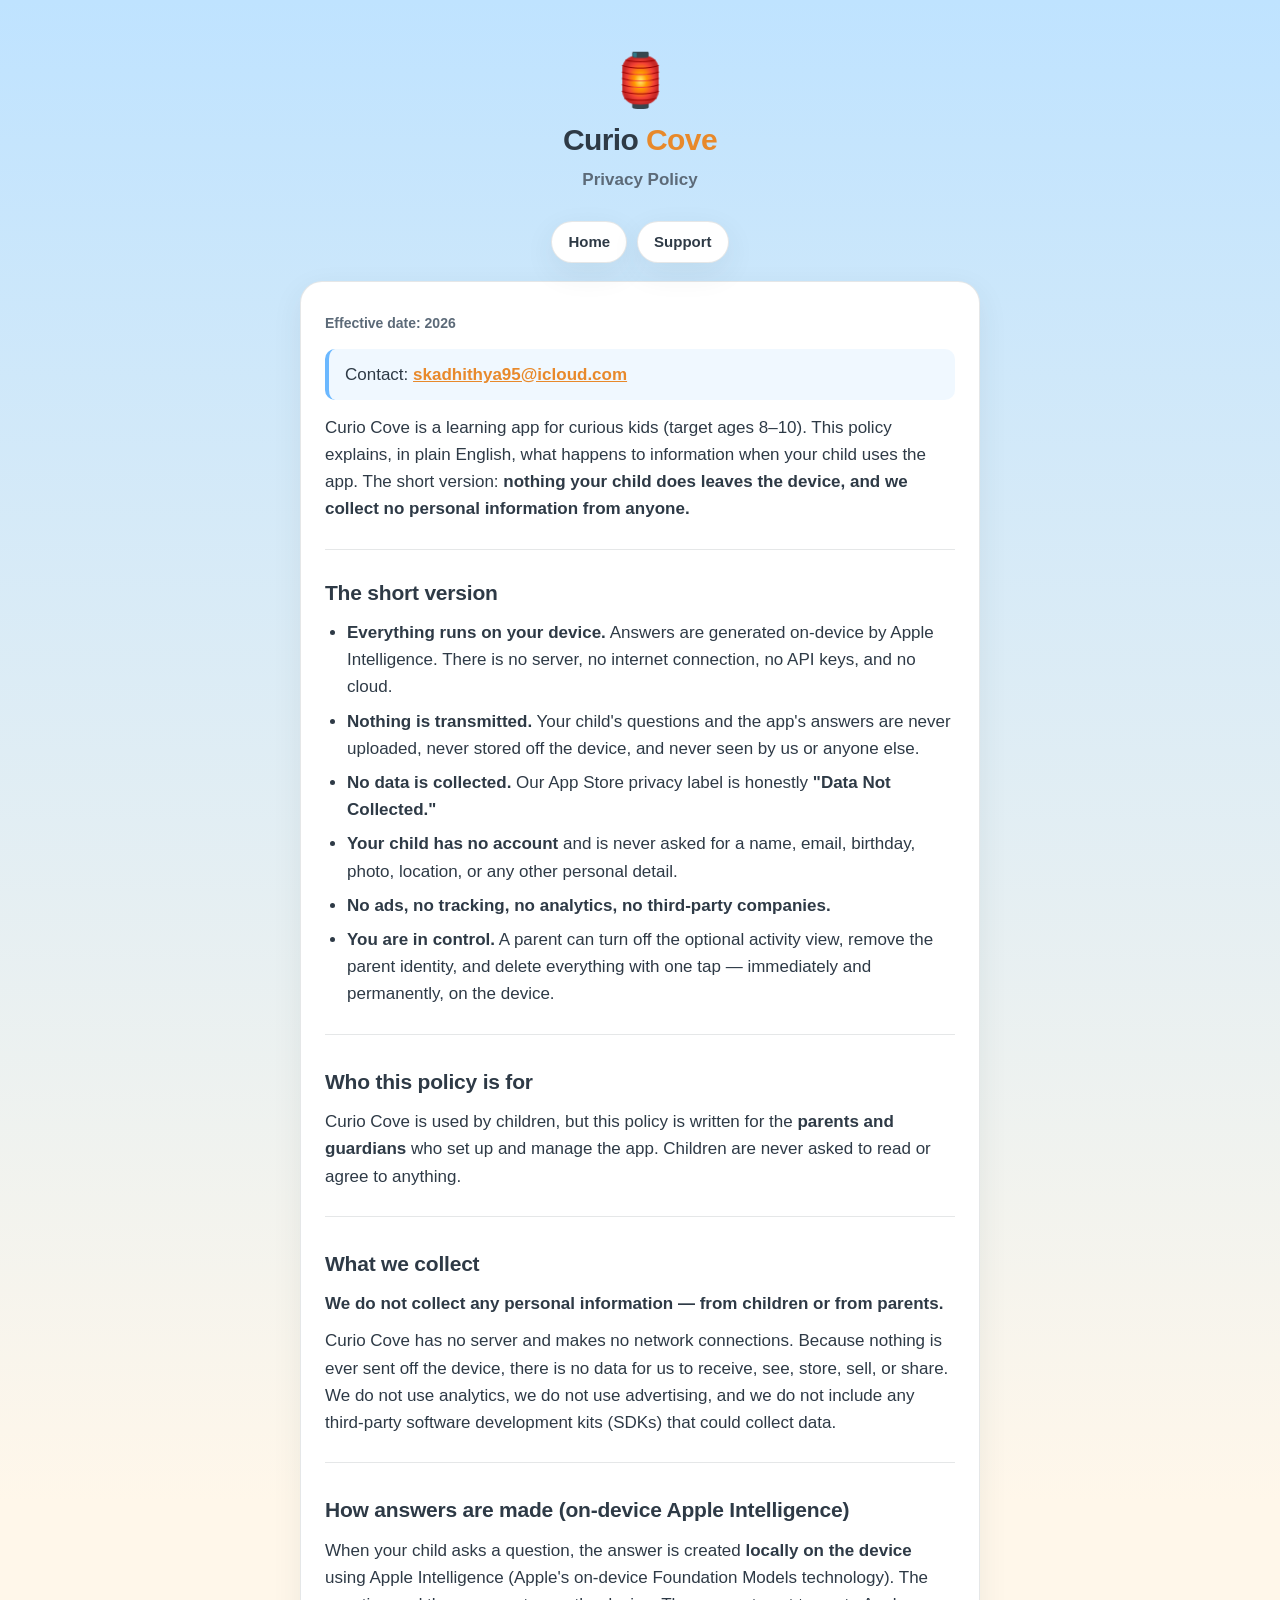
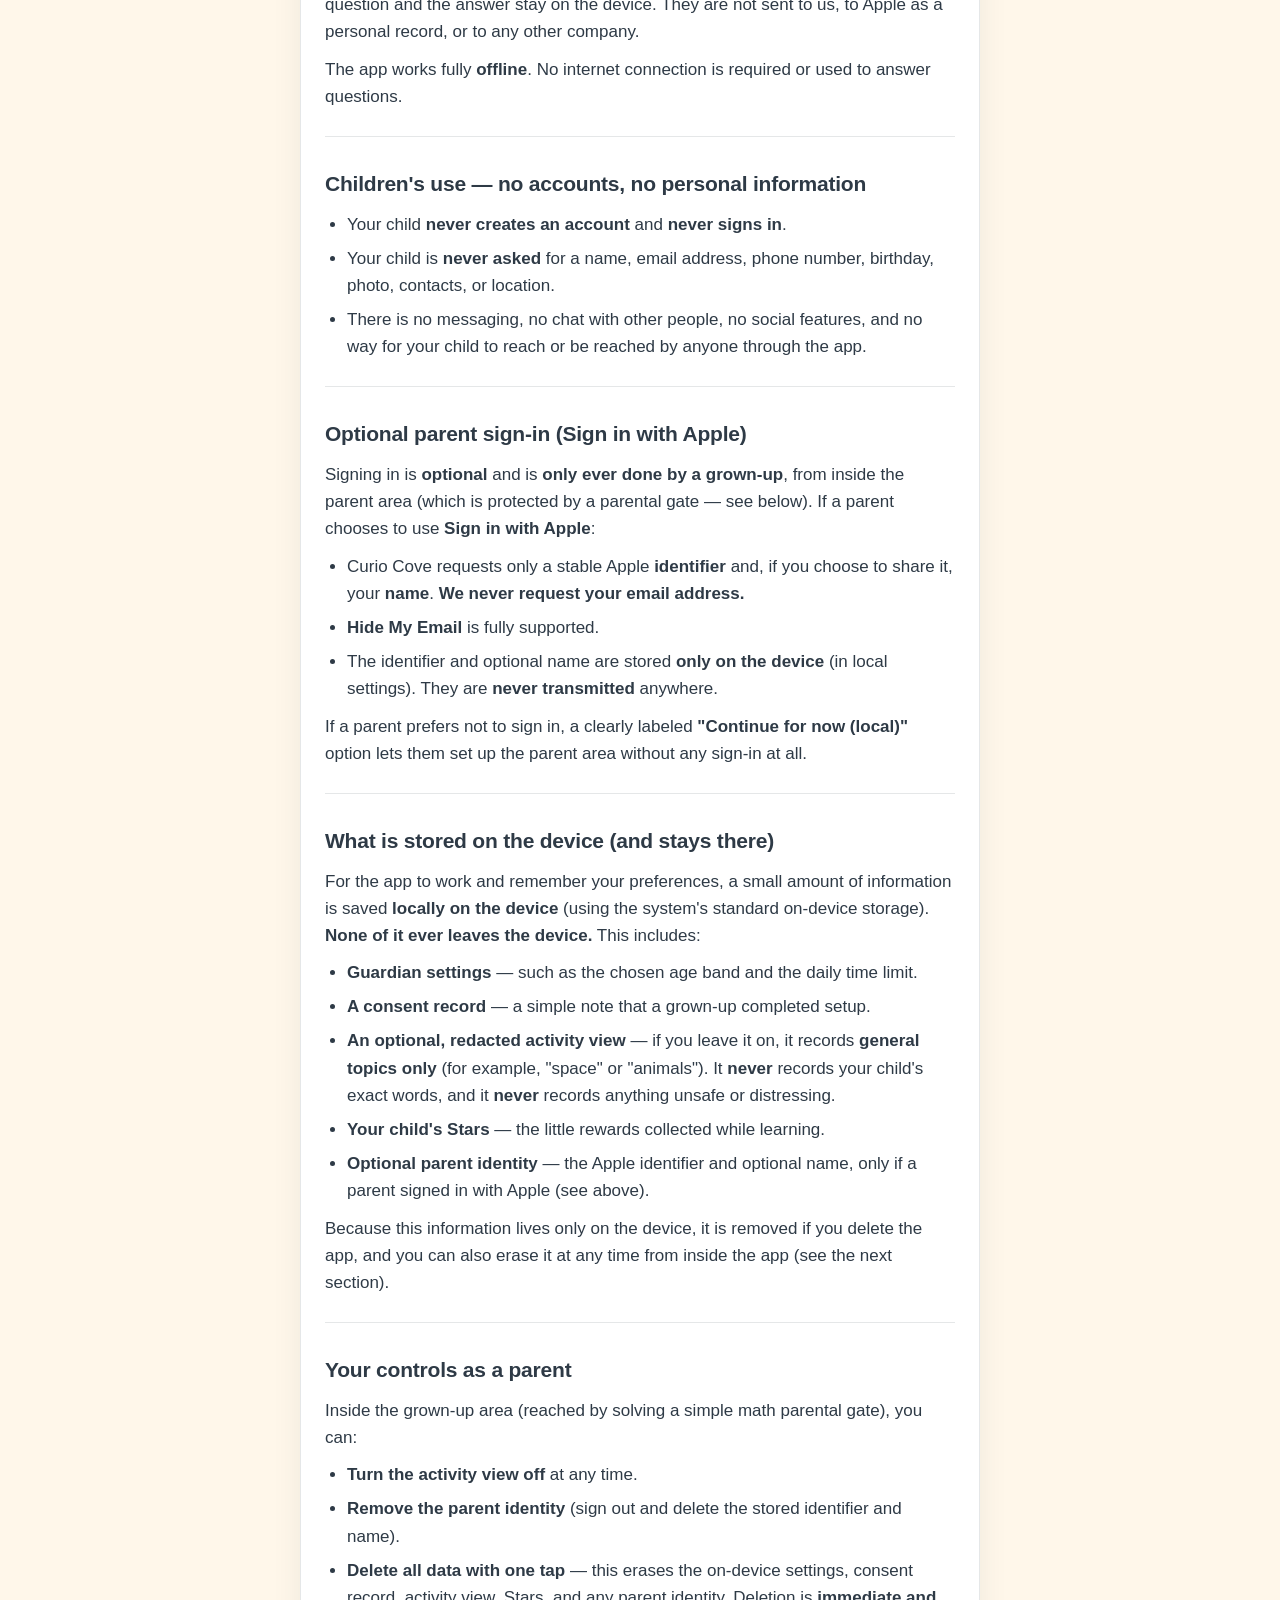
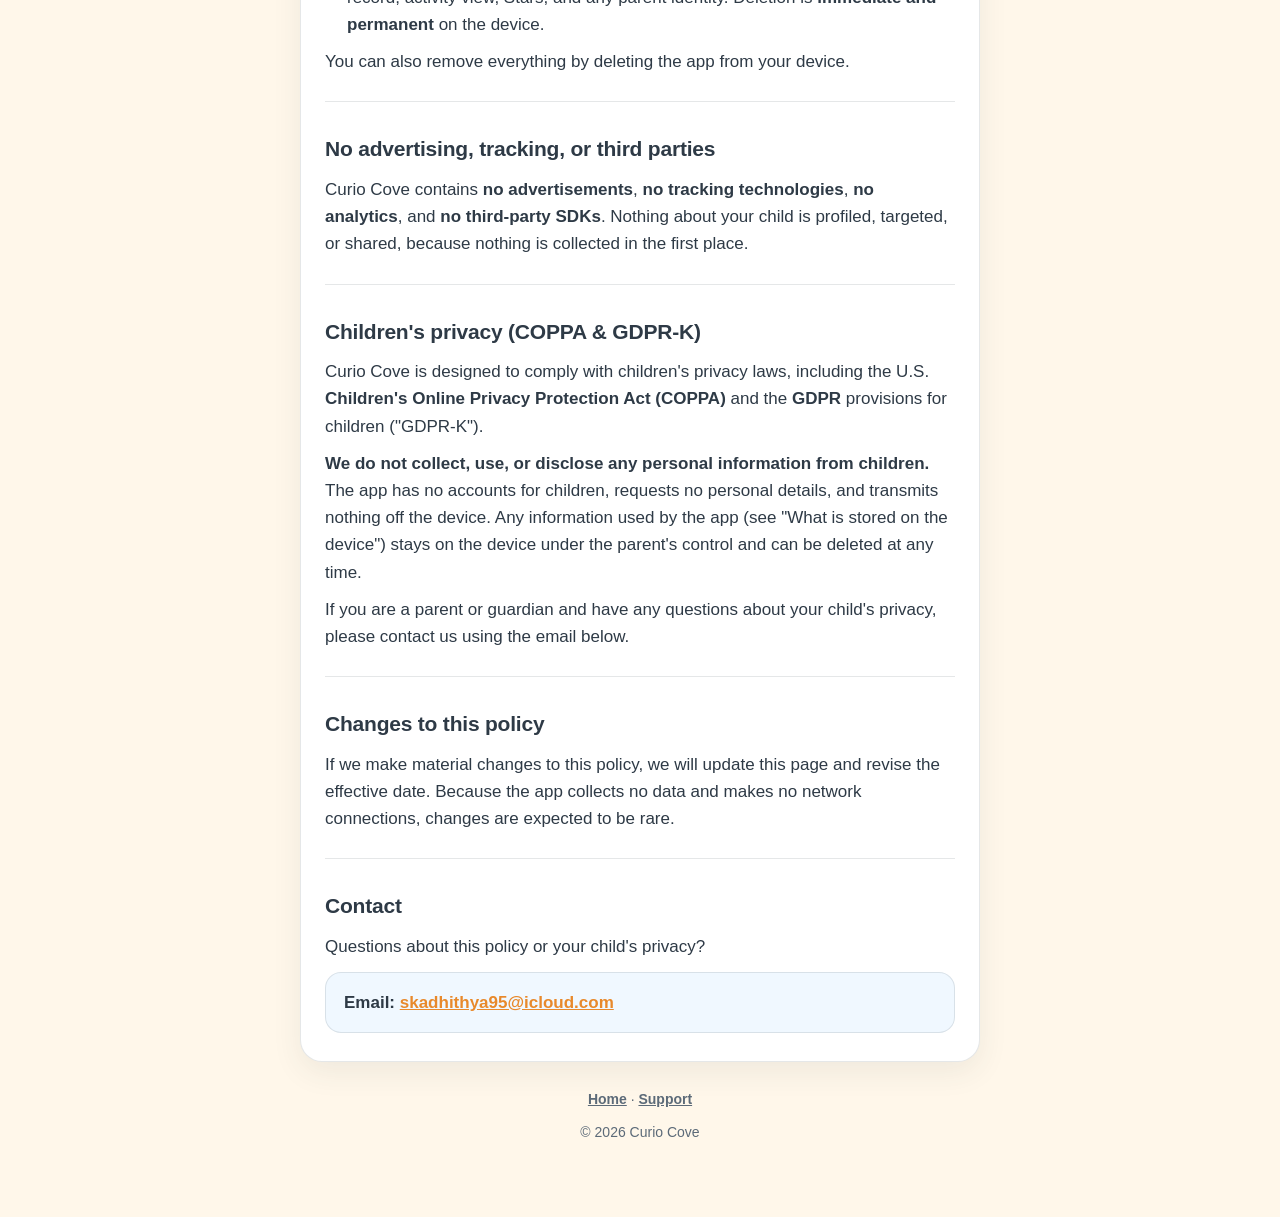
==== privacy.html @ 57eb1d5c "Curio Cove — privacy policy & support pages Co-Authored-By: Claude Opus 4.8 (1M context) <noreply@an" ====
<!doctype html>
<html lang="en">
<head>
<meta charset="utf-8">
<meta name="viewport" content="width=device-width, initial-scale=1">
<title>Curio Cove — Privacy Policy</title>
<link rel="stylesheet" href="styles.css">
</head>
<body>
<div class="wrap">
  <header class="hero">
    <div class="lantern">🏮</div>
    <h1>Curio <span class="cove">Cove</span></h1>
    <p class="sub">Privacy Policy</p>
  </header>

  <nav class="links">
    <a href="index.html">Home</a>
    <a href="support.html">Support</a>
  </nav>

  <main>
    <p class="eyebrow">Effective date: 2026</p>
    <blockquote>Contact: <strong><a href="mailto:skadhithya95@icloud.com">skadhithya95@icloud.com</a></strong></blockquote>

    <p>Curio Cove is a learning app for curious kids (target ages 8–10). This policy explains, in plain
    English, what happens to information when your child uses the app. The short version:
    <strong>nothing your child does leaves the device, and we collect no personal information from
    anyone.</strong></p>

    <hr>

    <h2>The short version</h2>
    <ul>
      <li><strong>Everything runs on your device.</strong> Answers are generated on-device by Apple
      Intelligence. There is no server, no internet connection, no API keys, and no cloud.</li>
      <li><strong>Nothing is transmitted.</strong> Your child's questions and the app's answers are
      never uploaded, never stored off the device, and never seen by us or anyone else.</li>
      <li><strong>No data is collected.</strong> Our App Store privacy label is honestly
      <strong>"Data Not Collected."</strong></li>
      <li><strong>Your child has no account</strong> and is never asked for a name, email, birthday,
      photo, location, or any other personal detail.</li>
      <li><strong>No ads, no tracking, no analytics, no third-party companies.</strong></li>
      <li><strong>You are in control.</strong> A parent can turn off the optional activity view, remove
      the parent identity, and delete everything with one tap — immediately and permanently, on the
      device.</li>
    </ul>

    <hr>

    <h2>Who this policy is for</h2>
    <p>Curio Cove is used by children, but this policy is written for the <strong>parents and
    guardians</strong> who set up and manage the app. Children are never asked to read or agree to
    anything.</p>

    <hr>

    <h2>What we collect</h2>
    <p><strong>We do not collect any personal information — from children or from parents.</strong></p>
    <p>Curio Cove has no server and makes no network connections. Because nothing is ever sent off the
    device, there is no data for us to receive, see, store, sell, or share. We do not use analytics, we
    do not use advertising, and we do not include any third-party software development kits (SDKs) that
    could collect data.</p>

    <hr>

    <h2>How answers are made (on-device Apple Intelligence)</h2>
    <p>When your child asks a question, the answer is created <strong>locally on the device</strong>
    using Apple Intelligence (Apple's on-device Foundation Models technology). The question and the
    answer stay on the device. They are not sent to us, to Apple as a personal record, or to any other
    company.</p>
    <p>The app works fully <strong>offline</strong>. No internet connection is required or used to
    answer questions.</p>

    <hr>

    <h2>Children's use — no accounts, no personal information</h2>
    <ul>
      <li>Your child <strong>never creates an account</strong> and <strong>never signs in</strong>.</li>
      <li>Your child is <strong>never asked</strong> for a name, email address, phone number, birthday,
      photo, contacts, or location.</li>
      <li>There is no messaging, no chat with other people, no social features, and no way for your
      child to reach or be reached by anyone through the app.</li>
    </ul>

    <hr>

    <h2>Optional parent sign-in (Sign in with Apple)</h2>
    <p>Signing in is <strong>optional</strong> and is <strong>only ever done by a grown-up</strong>,
    from inside the parent area (which is protected by a parental gate — see below). If a parent chooses
    to use <strong>Sign in with Apple</strong>:</p>
    <ul>
      <li>Curio Cove requests only a stable Apple <strong>identifier</strong> and, if you choose to
      share it, your <strong>name</strong>. <strong>We never request your email address.</strong></li>
      <li><strong>Hide My Email</strong> is fully supported.</li>
      <li>The identifier and optional name are stored <strong>only on the device</strong> (in local
      settings). They are <strong>never transmitted</strong> anywhere.</li>
    </ul>
    <p>If a parent prefers not to sign in, a clearly labeled <strong>"Continue for now (local)"</strong>
    option lets them set up the parent area without any sign-in at all.</p>

    <hr>

    <h2>What is stored on the device (and stays there)</h2>
    <p>For the app to work and remember your preferences, a small amount of information is saved
    <strong>locally on the device</strong> (using the system's standard on-device storage).
    <strong>None of it ever leaves the device.</strong> This includes:</p>
    <ul>
      <li><strong>Guardian settings</strong> — such as the chosen age band and the daily time limit.</li>
      <li><strong>A consent record</strong> — a simple note that a grown-up completed setup.</li>
      <li><strong>An optional, redacted activity view</strong> — if you leave it on, it records
      <strong>general topics only</strong> (for example, "space" or "animals"). It <strong>never</strong>
      records your child's exact words, and it <strong>never</strong> records anything unsafe or
      distressing.</li>
      <li><strong>Your child's Stars</strong> — the little rewards collected while learning.</li>
      <li><strong>Optional parent identity</strong> — the Apple identifier and optional name, only if a
      parent signed in with Apple (see above).</li>
    </ul>
    <p>Because this information lives only on the device, it is removed if you delete the app, and you
    can also erase it at any time from inside the app (see the next section).</p>

    <hr>

    <h2>Your controls as a parent</h2>
    <p>Inside the grown-up area (reached by solving a simple math parental gate), you can:</p>
    <ul>
      <li><strong>Turn the activity view off</strong> at any time.</li>
      <li><strong>Remove the parent identity</strong> (sign out and delete the stored identifier and
      name).</li>
      <li><strong>Delete all data with one tap</strong> — this erases the on-device settings, consent
      record, activity view, Stars, and any parent identity. Deletion is <strong>immediate and
      permanent</strong> on the device.</li>
    </ul>
    <p>You can also remove everything by deleting the app from your device.</p>

    <hr>

    <h2>No advertising, tracking, or third parties</h2>
    <p>Curio Cove contains <strong>no advertisements</strong>, <strong>no tracking technologies</strong>,
    <strong>no analytics</strong>, and <strong>no third-party SDKs</strong>. Nothing about your child is
    profiled, targeted, or shared, because nothing is collected in the first place.</p>

    <hr>

    <h2>Children's privacy (COPPA &amp; GDPR-K)</h2>
    <p>Curio Cove is designed to comply with children's privacy laws, including the U.S.
    <strong>Children's Online Privacy Protection Act (COPPA)</strong> and the <strong>GDPR</strong>
    provisions for children ("GDPR-K").</p>
    <p><strong>We do not collect, use, or disclose any personal information from children.</strong> The
    app has no accounts for children, requests no personal details, and transmits nothing off the
    device. Any information used by the app (see "What is stored on the device") stays on the device
    under the parent's control and can be deleted at any time.</p>
    <p>If you are a parent or guardian and have any questions about your child's privacy, please contact
    us using the email below.</p>

    <hr>

    <h2>Changes to this policy</h2>
    <p>If we make material changes to this policy, we will update this page and revise the effective
    date. Because the app collects no data and makes no network connections, changes are expected to be
    rare.</p>

    <hr>

    <h2>Contact</h2>
    <p>Questions about this policy or your child's privacy?</p>
    <div class="contact-card">
      <strong>Email: <a href="mailto:skadhithya95@icloud.com">skadhithya95@icloud.com</a></strong>
    </div>
  </main>

  <footer class="site">
    <p><a href="index.html">Home</a> · <a href="support.html">Support</a></p>
    <p>© 2026 Curio Cove</p>
  </footer>
</div>
</body>
</html>
---- styles.css ----
/* Curio Cove — legal/support pages. Self-contained, mobile-friendly, light + dark. */
:root {
  --bg: #FFF7EA;
  --card: #FFFFFF;
  --ink: #2E3A46;
  --muted: #5C6A78;
  --amber: #E8892B;
  --sky: #6BB8FF;
  --line: rgba(46, 58, 70, 0.12);
  --shadow: 0 10px 30px rgba(46, 58, 70, 0.08);
}
@media (prefers-color-scheme: dark) {
  :root {
    --bg: #171B21;
    --card: #1F252D;
    --ink: #E9EEF3;
    --muted: #A6B2BF;
    --amber: #F6A94C;
    --sky: #7FC0FF;
    --line: rgba(233, 238, 243, 0.14);
    --shadow: 0 10px 30px rgba(0, 0, 0, 0.35);
  }
}
* { box-sizing: border-box; }
html { -webkit-text-size-adjust: 100%; }
body {
  margin: 0;
  background: linear-gradient(180deg, #BFE3FF 0%, var(--bg) 34%, var(--bg) 100%);
  color: var(--ink);
  font-family: -apple-system, BlinkMacSystemFont, "SF Pro Rounded", "Segoe UI", Roboto, Helvetica, Arial, sans-serif;
  line-height: 1.6;
  font-size: 17px;
}
@media (prefers-color-scheme: dark) {
  body { background: linear-gradient(180deg, #24313F 0%, var(--bg) 34%, var(--bg) 100%); }
}
.wrap { max-width: 720px; margin: 0 auto; padding: 28px 20px 64px; }
header.hero { text-align: center; padding: 26px 0 10px; }
header.hero .lantern { font-size: 52px; line-height: 1; }
header.hero h1 { margin: 10px 0 2px; font-size: 30px; font-weight: 800; letter-spacing: -0.02em; }
header.hero h1 .cove { color: var(--amber); }
header.hero .sub { color: var(--muted); font-weight: 600; margin: 0; }
nav.links { display: flex; gap: 10px; justify-content: center; flex-wrap: wrap; margin: 18px 0 4px; }
nav.links a {
  text-decoration: none; color: var(--ink); background: var(--card);
  border: 1.5px solid var(--line); border-radius: 999px;
  padding: 8px 16px; font-weight: 700; font-size: 15px; box-shadow: var(--shadow);
}
main {
  background: var(--card); border: 1.5px solid var(--line); border-radius: 22px;
  box-shadow: var(--shadow); padding: 8px 24px 28px; margin-top: 18px; overflow-wrap: break-word;
}
main .eyebrow { color: var(--muted); font-weight: 700; font-size: 14px; margin-top: 22px; }
h2 { font-size: 21px; font-weight: 800; margin: 30px 0 8px; letter-spacing: -0.01em; }
h2:first-of-type { margin-top: 18px; }
p { margin: 10px 0; }
ul { margin: 10px 0; padding-left: 22px; }
li { margin: 7px 0; }
strong { font-weight: 800; }
a { color: var(--amber); font-weight: 700; }
hr { border: none; border-top: 1.5px solid var(--line); margin: 26px 0; }
blockquote {
  margin: 14px 0; padding: 12px 16px; background: rgba(107, 184, 255, 0.10);
  border-left: 4px solid var(--sky); border-radius: 10px; color: var(--ink);
}
.badge {
  display: inline-block; background: rgba(232, 137, 43, 0.14); color: var(--amber);
  border-radius: 999px; padding: 4px 12px; font-weight: 800; font-size: 14px;
}
footer.site { text-align: center; color: var(--muted); font-size: 14px; margin-top: 26px; }
footer.site a { color: var(--muted); }
.contact-card {
  background: rgba(107, 184, 255, 0.10); border: 1.5px solid var(--line);
  border-radius: 16px; padding: 16px 18px; margin-top: 12px;
}
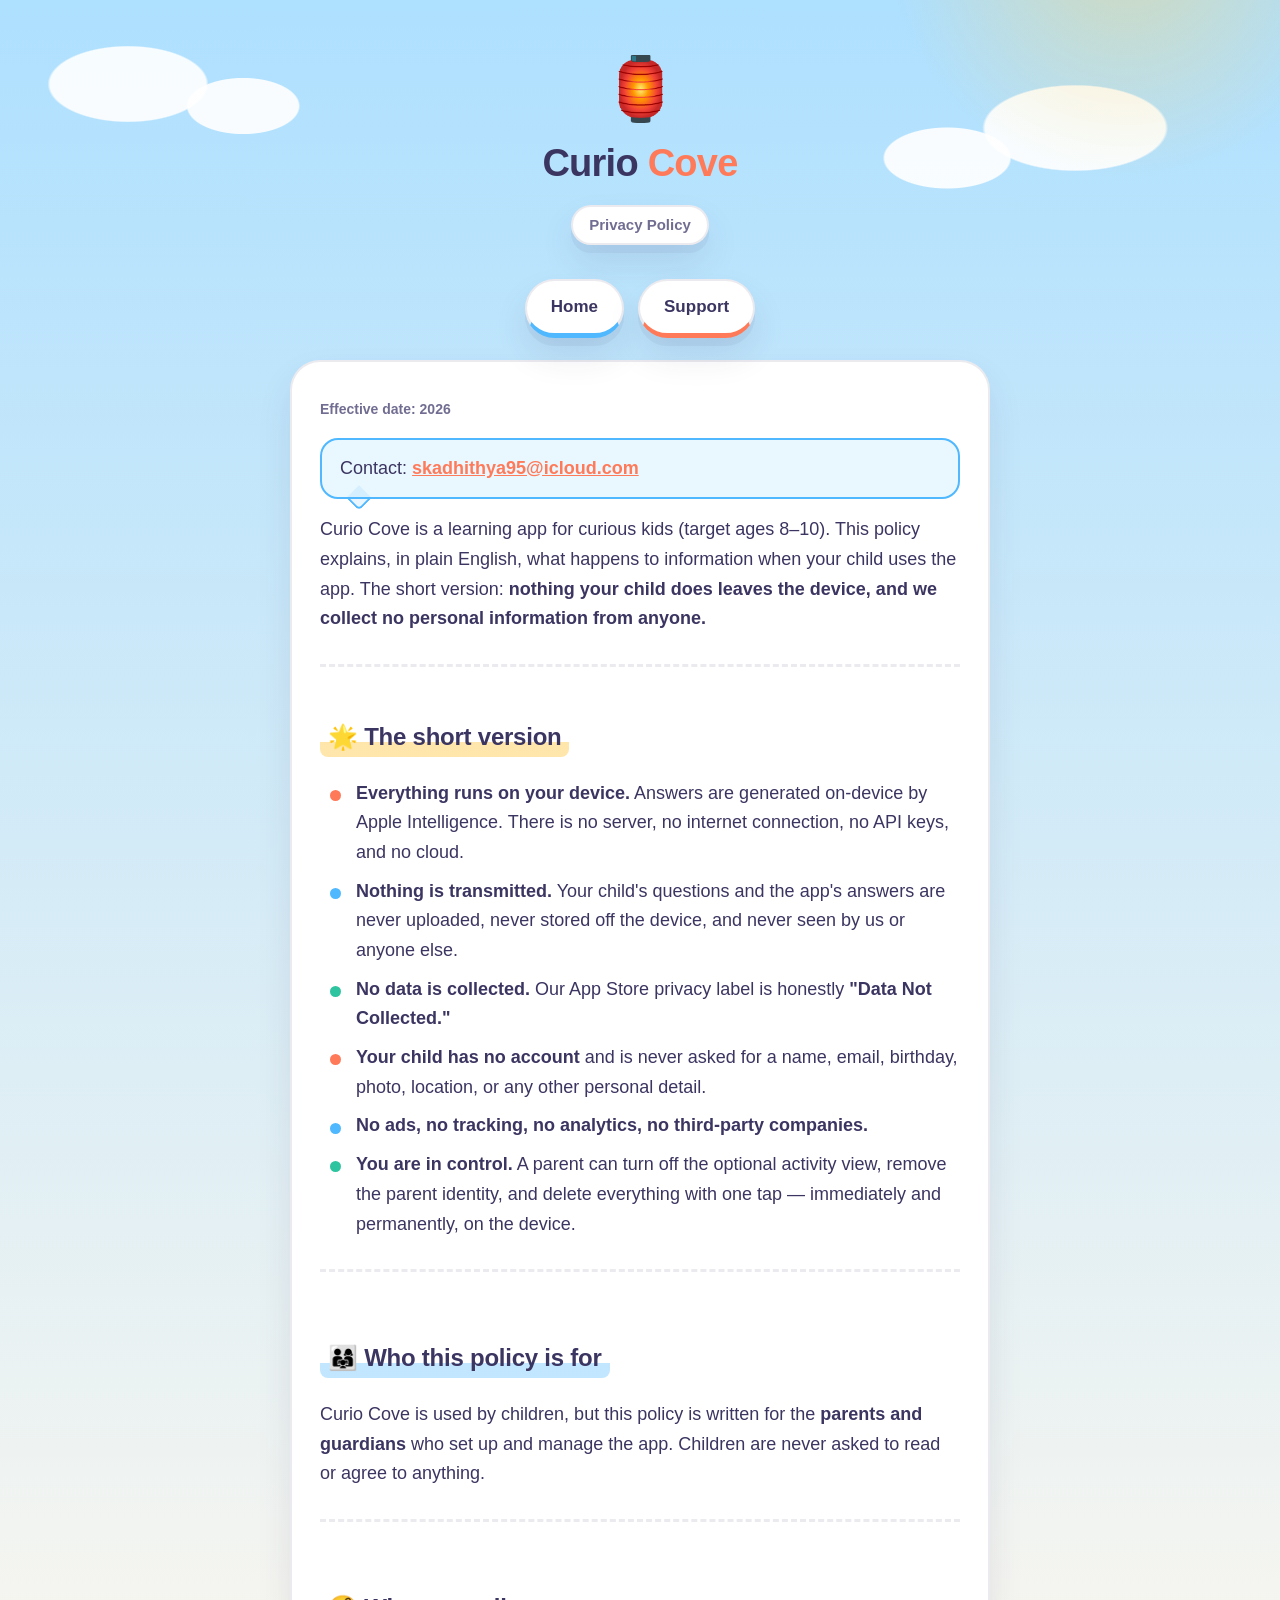
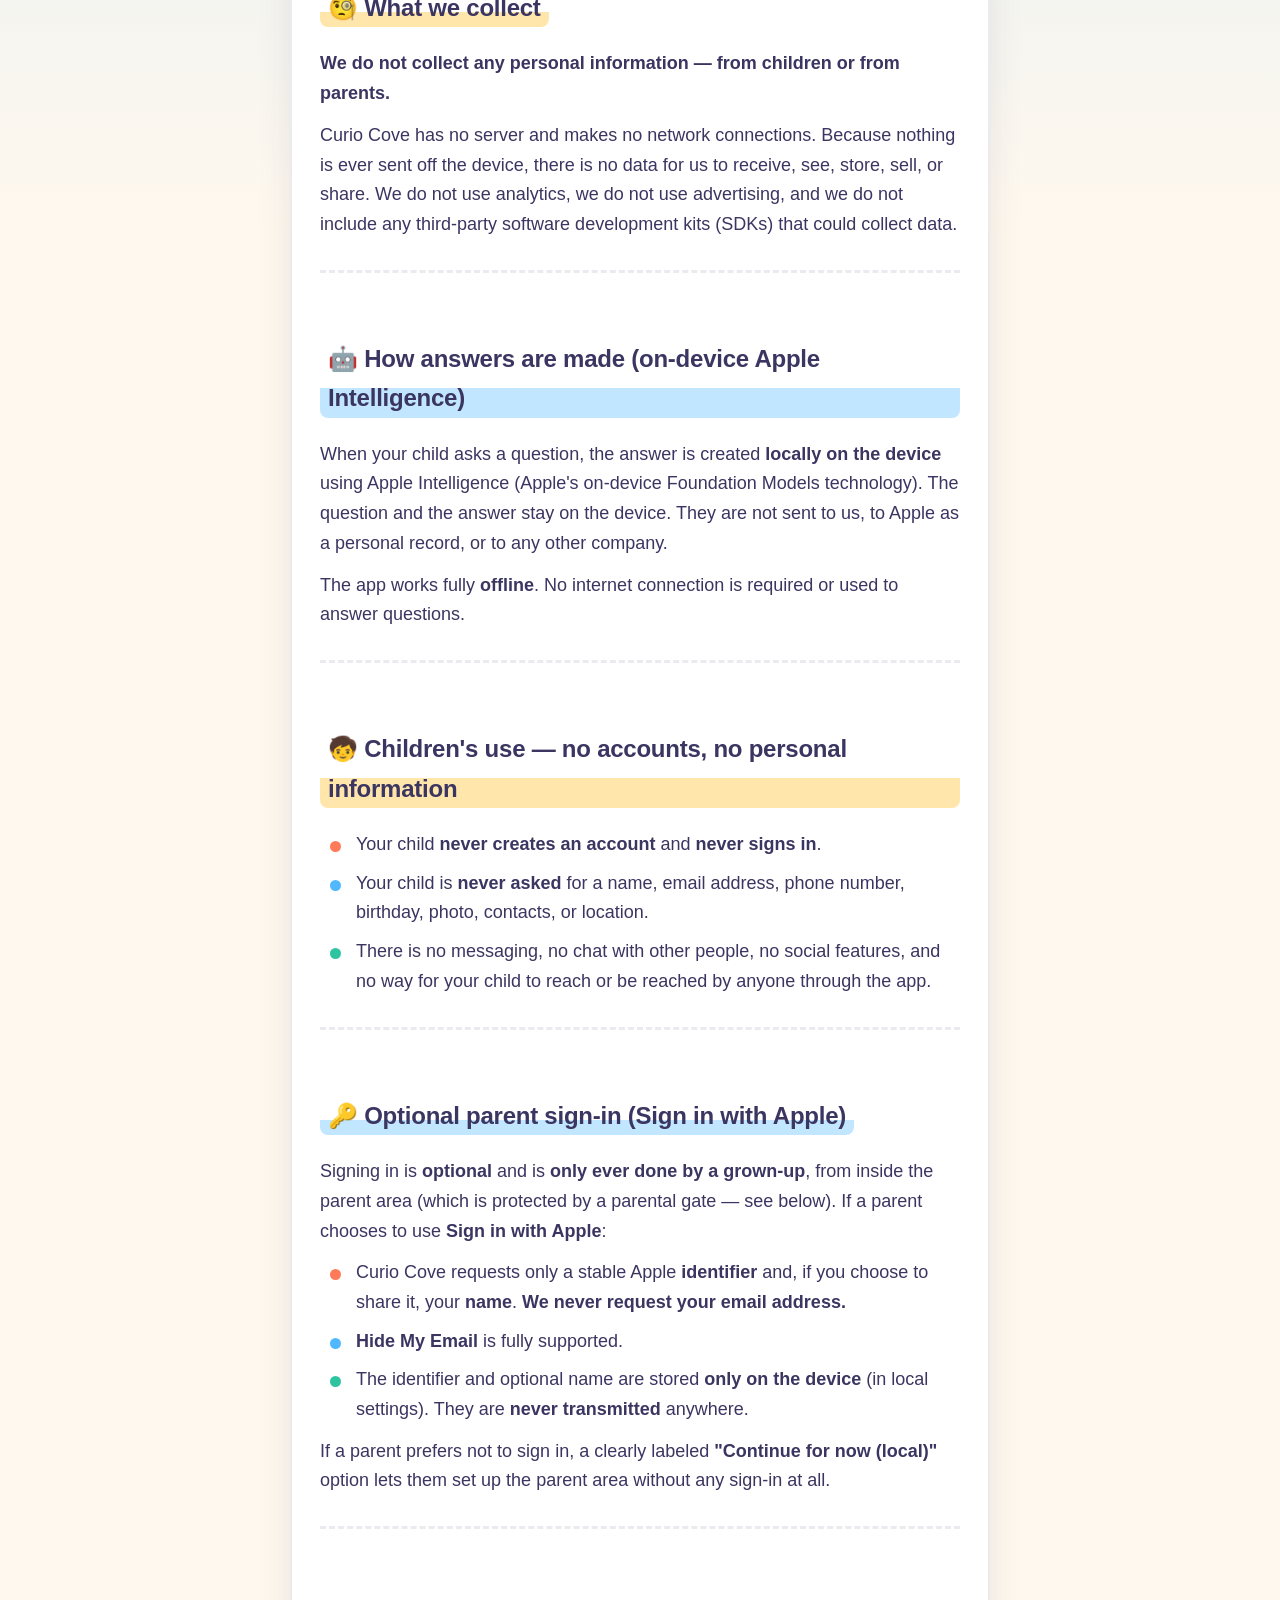
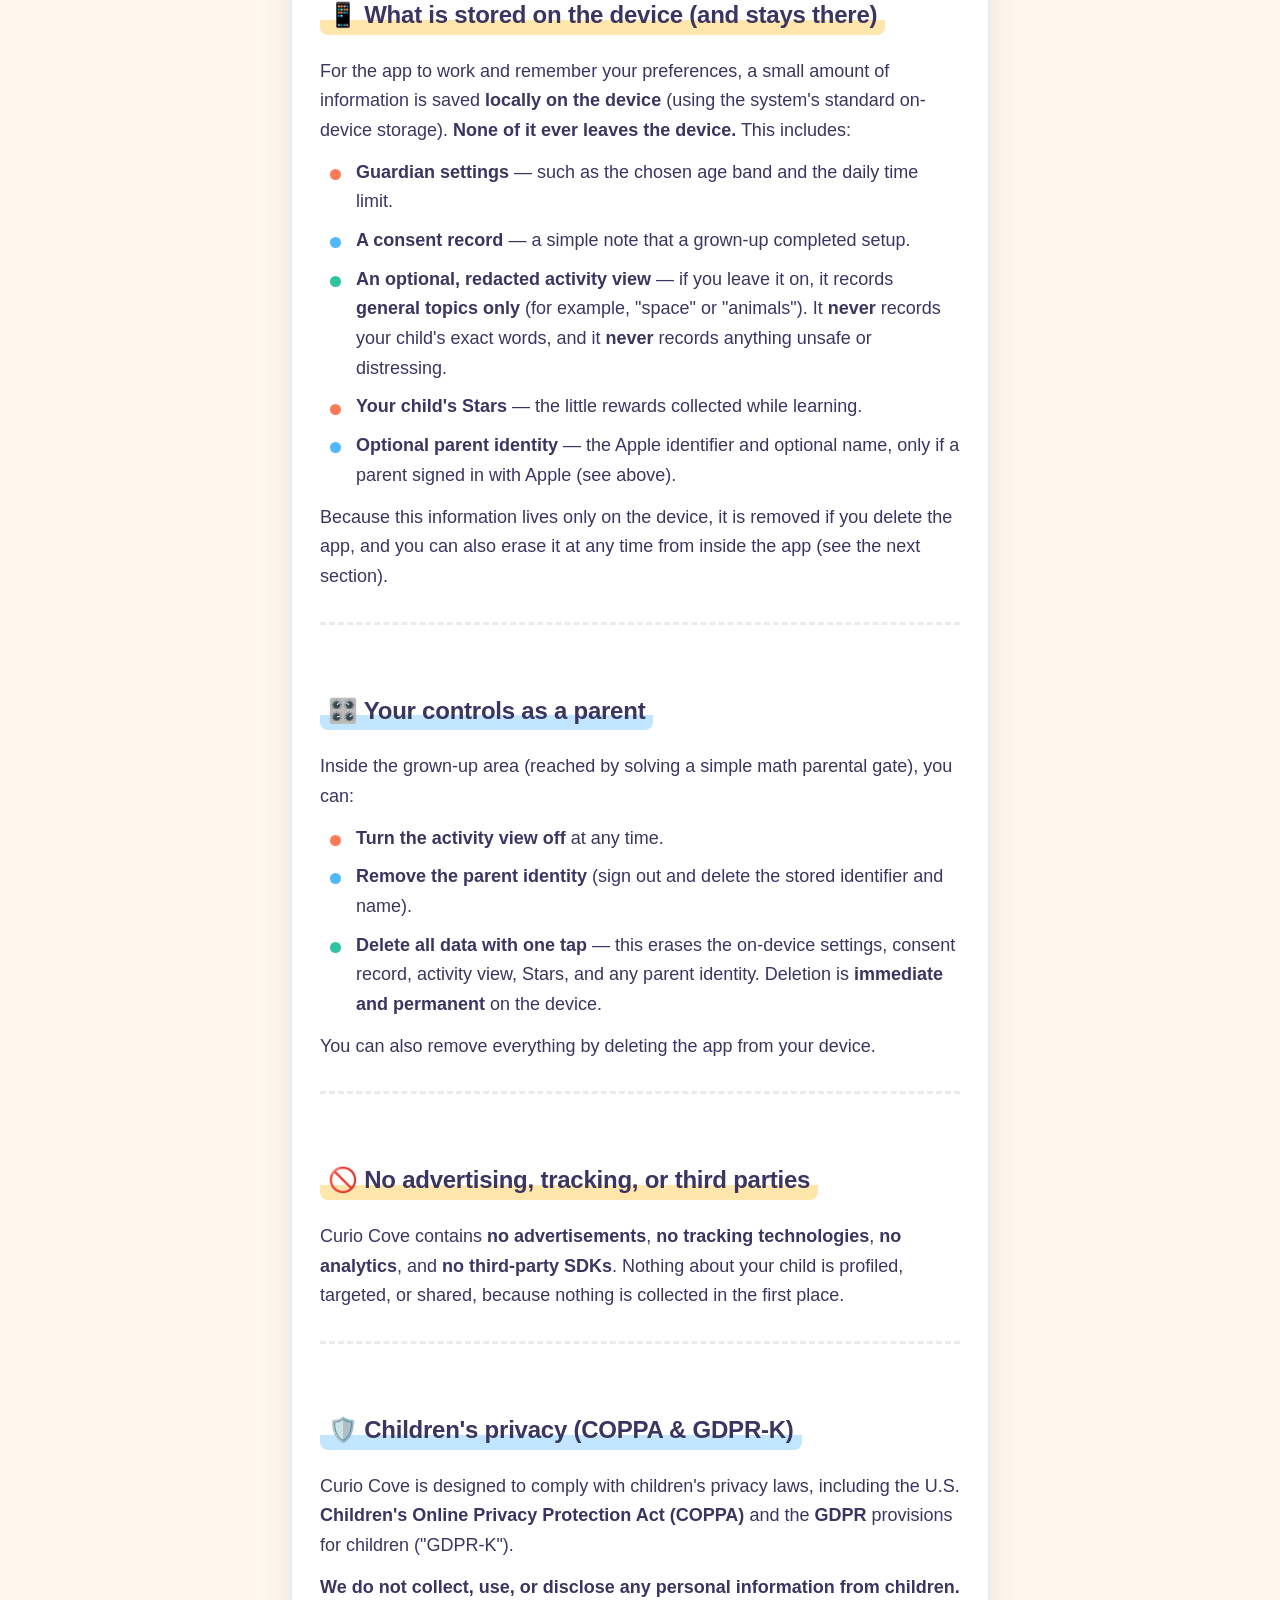
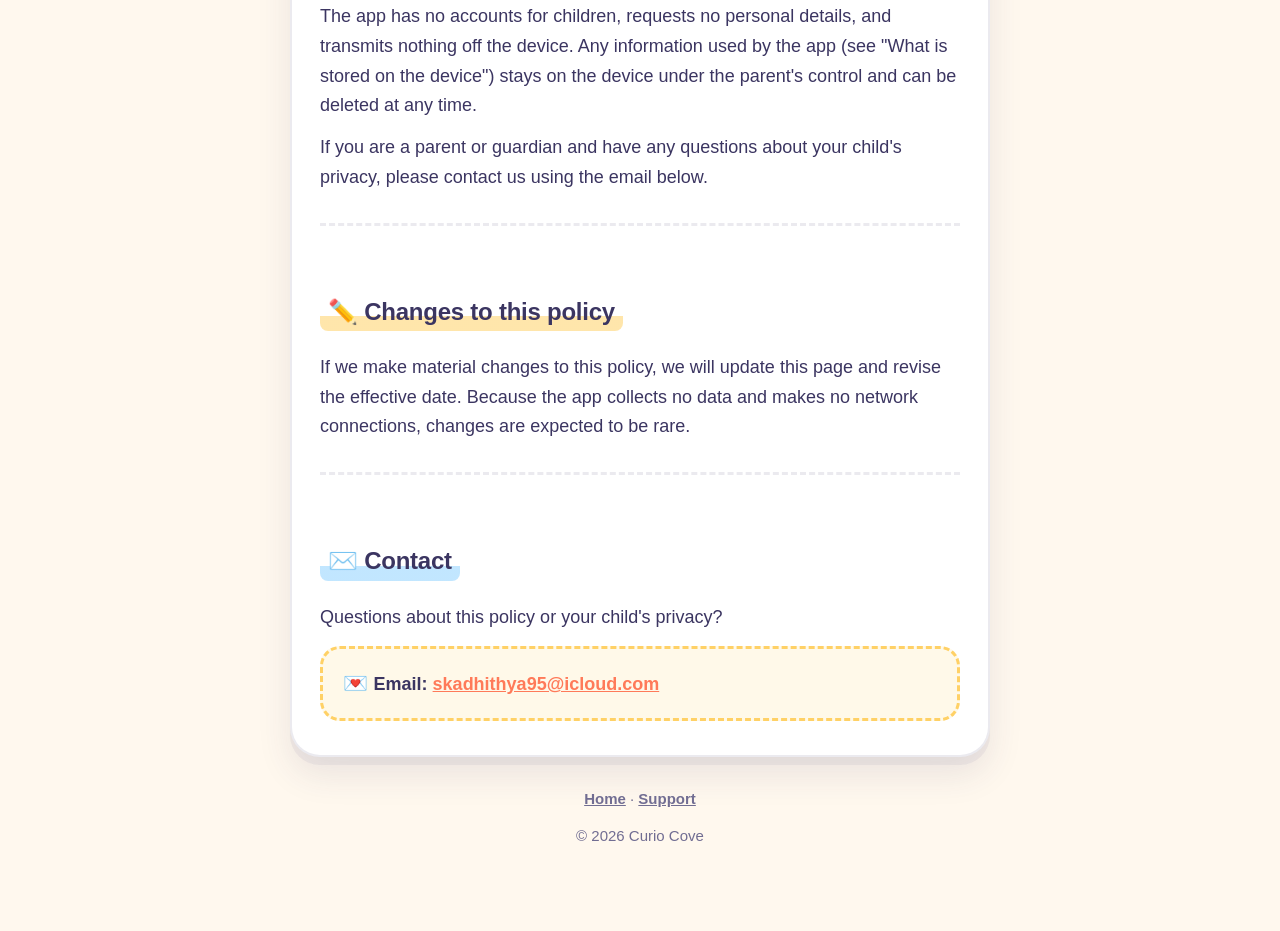
==== commit 5ea9cb19: "auto: update 6 files" ====
--- a/privacy.html
+++ b/privacy.html
@@ -30,7 +30,7 @@
 
     <hr>
 
-    <h2>The short version</h2>
+    <h2>🌟 The short version</h2>
     <ul>
       <li><strong>Everything runs on your device.</strong> Answers are generated on-device by Apple
       Intelligence. There is no server, no internet connection, no API keys, and no cloud.</li>
@@ -48,14 +48,14 @@
 
     <hr>
 
-    <h2>Who this policy is for</h2>
+    <h2>👨‍👩‍👧 Who this policy is for</h2>
     <p>Curio Cove is used by children, but this policy is written for the <strong>parents and
     guardians</strong> who set up and manage the app. Children are never asked to read or agree to
     anything.</p>
 
     <hr>
 
-    <h2>What we collect</h2>
+    <h2>🧐 What we collect</h2>
     <p><strong>We do not collect any personal information — from children or from parents.</strong></p>
     <p>Curio Cove has no server and makes no network connections. Because nothing is ever sent off the
     device, there is no data for us to receive, see, store, sell, or share. We do not use analytics, we
@@ -64,7 +64,7 @@
 
     <hr>
 
-    <h2>How answers are made (on-device Apple Intelligence)</h2>
+    <h2>🤖 How answers are made (on-device Apple Intelligence)</h2>
     <p>When your child asks a question, the answer is created <strong>locally on the device</strong>
     using Apple Intelligence (Apple's on-device Foundation Models technology). The question and the
     answer stay on the device. They are not sent to us, to Apple as a personal record, or to any other
@@ -74,7 +74,7 @@
 
     <hr>
 
-    <h2>Children's use — no accounts, no personal information</h2>
+    <h2>🧒 Children's use — no accounts, no personal information</h2>
     <ul>
       <li>Your child <strong>never creates an account</strong> and <strong>never signs in</strong>.</li>
       <li>Your child is <strong>never asked</strong> for a name, email address, phone number, birthday,
@@ -85,7 +85,7 @@
 
     <hr>
 
-    <h2>Optional parent sign-in (Sign in with Apple)</h2>
+    <h2>🔑 Optional parent sign-in (Sign in with Apple)</h2>
     <p>Signing in is <strong>optional</strong> and is <strong>only ever done by a grown-up</strong>,
     from inside the parent area (which is protected by a parental gate — see below). If a parent chooses
     to use <strong>Sign in with Apple</strong>:</p>
@@ -101,7 +101,7 @@
 
     <hr>
 
-    <h2>What is stored on the device (and stays there)</h2>
+    <h2>📱 What is stored on the device (and stays there)</h2>
     <p>For the app to work and remember your preferences, a small amount of information is saved
     <strong>locally on the device</strong> (using the system's standard on-device storage).
     <strong>None of it ever leaves the device.</strong> This includes:</p>
@@ -121,7 +121,7 @@
 
     <hr>
 
-    <h2>Your controls as a parent</h2>
+    <h2>🎛️ Your controls as a parent</h2>
     <p>Inside the grown-up area (reached by solving a simple math parental gate), you can:</p>
     <ul>
       <li><strong>Turn the activity view off</strong> at any time.</li>
@@ -135,14 +135,14 @@
 
     <hr>
 
-    <h2>No advertising, tracking, or third parties</h2>
+    <h2>🚫 No advertising, tracking, or third parties</h2>
     <p>Curio Cove contains <strong>no advertisements</strong>, <strong>no tracking technologies</strong>,
     <strong>no analytics</strong>, and <strong>no third-party SDKs</strong>. Nothing about your child is
     profiled, targeted, or shared, because nothing is collected in the first place.</p>
 
     <hr>
 
-    <h2>Children's privacy (COPPA &amp; GDPR-K)</h2>
+    <h2>🛡️ Children's privacy (COPPA &amp; GDPR-K)</h2>
     <p>Curio Cove is designed to comply with children's privacy laws, including the U.S.
     <strong>Children's Online Privacy Protection Act (COPPA)</strong> and the <strong>GDPR</strong>
     provisions for children ("GDPR-K").</p>
@@ -155,14 +155,14 @@
 
     <hr>
 
-    <h2>Changes to this policy</h2>
+    <h2>✏️ Changes to this policy</h2>
     <p>If we make material changes to this policy, we will update this page and revise the effective
     date. Because the app collects no data and makes no network connections, changes are expected to be
     rare.</p>
 
     <hr>
 
-    <h2>Contact</h2>
+    <h2>✉️ Contact</h2>
     <p>Questions about this policy or your child's privacy?</p>
     <div class="contact-card">
       <strong>Email: <a href="mailto:skadhithya95@icloud.com">skadhithya95@icloud.com</a></strong>
--- a/styles.css
+++ b/styles.css
@@ -1,75 +1,232 @@
-/* Curio Cove — legal/support pages. Self-contained, mobile-friendly, light + dark. */
+/* Curio Cove — legal/support pages. Kid-friendly, self-contained, mobile-first, light + dark. */
 :root {
-  --bg: #FFF7EA;
+  --bg: #FFF8EE;
   --card: #FFFFFF;
-  --ink: #2E3A46;
-  --muted: #5C6A78;
-  --amber: #E8892B;
-  --sky: #6BB8FF;
-  --line: rgba(46, 58, 70, 0.12);
-  --shadow: 0 10px 30px rgba(46, 58, 70, 0.08);
+  --ink: #3B3561;
+  --muted: #716D92;
+  --coral: #FF7A59;
+  --amber: #FF9F1C;
+  --sky: #4FB8FF;
+  --mint: #2EC4A0;
+  --lav: #9D8CFF;
+  --sun: #FFD166;
+  --line: rgba(59, 53, 97, 0.10);
+  --shadow: 0 8px 0 rgba(59, 53, 97, 0.06), 0 18px 34px rgba(59, 53, 97, 0.10);
+  --cloud: rgba(255, 255, 255, 0.9);
+  --glow: rgba(255, 209, 102, 0.45);
 }
 @media (prefers-color-scheme: dark) {
   :root {
-    --bg: #171B21;
-    --card: #1F252D;
-    --ink: #E9EEF3;
-    --muted: #A6B2BF;
-    --amber: #F6A94C;
-    --sky: #7FC0FF;
-    --line: rgba(233, 238, 243, 0.14);
-    --shadow: 0 10px 30px rgba(0, 0, 0, 0.35);
+    --bg: #151B33;
+    --card: #212947;
+    --ink: #F1EFFF;
+    --muted: #A9A6CB;
+    --coral: #FF9273;
+    --amber: #FFB84D;
+    --sky: #7CC9FF;
+    --mint: #5ADCC0;
+    --lav: #B7AAFF;
+    --sun: #FFD97A;
+    --line: rgba(241, 239, 255, 0.12);
+    --shadow: 0 8px 0 rgba(0, 0, 0, 0.18), 0 18px 34px rgba(0, 0, 0, 0.35);
+    --cloud: rgba(255, 255, 255, 0.05);
+    --glow: rgba(255, 217, 122, 0.10);
   }
 }
 * { box-sizing: border-box; }
 html { -webkit-text-size-adjust: 100%; }
 body {
   margin: 0;
-  background: linear-gradient(180deg, #BFE3FF 0%, var(--bg) 34%, var(--bg) 100%);
+  background: linear-gradient(180deg, #AEE0FF 0%, var(--bg) 32%, var(--bg) 100%);
   color: var(--ink);
   font-family: -apple-system, BlinkMacSystemFont, "SF Pro Rounded", "Segoe UI", Roboto, Helvetica, Arial, sans-serif;
-  line-height: 1.6;
+  line-height: 1.65;
+  font-size: 18px;
+  -webkit-tap-highlight-color: transparent;
+}
+/* Soft sunshine + fluffy clouds, pure decoration */
+body::before {
+  content: "";
+  position: fixed;
+  inset: 0;
+  z-index: -1;
+  pointer-events: none;
+  background:
+    radial-gradient(340px 340px at 88% -60px, var(--glow) 0%, transparent 70%),
+    radial-gradient(130px 62px at 10% 84px, var(--cloud) 60%, transparent 62%),
+    radial-gradient(92px 46px at 19% 106px, var(--cloud) 60%, transparent 62%),
+    radial-gradient(150px 70px at 84% 128px, var(--cloud) 60%, transparent 62%),
+    radial-gradient(104px 50px at 74% 158px, var(--cloud) 60%, transparent 62%);
+}
+@media (prefers-color-scheme: dark) {
+  body { background: linear-gradient(180deg, #232F55 0%, var(--bg) 32%, var(--bg) 100%); }
+}
+::selection { background: var(--sun); color: var(--ink); }
+.wrap { max-width: 740px; margin: 0 auto; padding: 30px 20px 70px; }
+
+/* Hero */
+header.hero { text-align: center; padding: 28px 0 12px; }
+header.hero .lantern {
+  font-size: 62px; line-height: 1;
+  display: inline-block;
+  transform-origin: 50% 0;
+  animation: sway 3.2s ease-in-out infinite;
+}
+@keyframes sway {
+  0%, 100% { transform: rotate(-6deg); }
+  50% { transform: rotate(6deg); }
+}
+header.hero h1 {
+  margin: 12px 0 4px;
+  font-size: 38px;
+  font-weight: 900;
+  letter-spacing: -0.02em;
+}
+header.hero h1 .cove { color: var(--coral); }
+header.hero .sub {
+  display: inline-block;
+  color: var(--muted);
+  background: var(--card);
+  border: 2px solid var(--line);
+  border-radius: 999px;
+  box-shadow: var(--shadow);
+  font-weight: 700;
+  font-size: 15px;
+  margin: 6px 0 0;
+  padding: 6px 16px;
+}
+
+/* Chunky candy buttons */
+nav.links { display: flex; gap: 14px; justify-content: center; flex-wrap: wrap; margin: 22px 0 6px; }
+nav.links a {
+  text-decoration: none;
+  color: var(--ink);
+  background: var(--card);
+  border: 2.5px solid var(--line);
+  border-bottom: 5px solid var(--sky);
+  border-radius: 999px;
+  padding: 12px 24px;
+  font-weight: 800;
   font-size: 17px;
-}
-@media (prefers-color-scheme: dark) {
-  body { background: linear-gradient(180deg, #24313F 0%, var(--bg) 34%, var(--bg) 100%); }
-}
-.wrap { max-width: 720px; margin: 0 auto; padding: 28px 20px 64px; }
-header.hero { text-align: center; padding: 26px 0 10px; }
-header.hero .lantern { font-size: 52px; line-height: 1; }
-header.hero h1 { margin: 10px 0 2px; font-size: 30px; font-weight: 800; letter-spacing: -0.02em; }
-header.hero h1 .cove { color: var(--amber); }
-header.hero .sub { color: var(--muted); font-weight: 600; margin: 0; }
-nav.links { display: flex; gap: 10px; justify-content: center; flex-wrap: wrap; margin: 18px 0 4px; }
-nav.links a {
-  text-decoration: none; color: var(--ink); background: var(--card);
-  border: 1.5px solid var(--line); border-radius: 999px;
-  padding: 8px 16px; font-weight: 700; font-size: 15px; box-shadow: var(--shadow);
-}
+  box-shadow: var(--shadow);
+  transition: transform 0.15s ease, border-color 0.15s ease;
+}
+nav.links a:nth-child(2) { border-bottom-color: var(--coral); }
+nav.links a:nth-child(3) { border-bottom-color: var(--mint); }
+nav.links a:hover { transform: translateY(-3px) rotate(-1deg); }
+nav.links a:active { transform: translateY(2px); border-bottom-width: 2.5px; }
+
+/* Main card */
 main {
-  background: var(--card); border: 1.5px solid var(--line); border-radius: 22px;
-  box-shadow: var(--shadow); padding: 8px 24px 28px; margin-top: 18px; overflow-wrap: break-word;
-}
-main .eyebrow { color: var(--muted); font-weight: 700; font-size: 14px; margin-top: 22px; }
-h2 { font-size: 21px; font-weight: 800; margin: 30px 0 8px; letter-spacing: -0.01em; }
-h2:first-of-type { margin-top: 18px; }
-p { margin: 10px 0; }
-ul { margin: 10px 0; padding-left: 22px; }
-li { margin: 7px 0; }
+  background: var(--card);
+  border: 2.5px solid var(--line);
+  border-radius: 30px;
+  box-shadow: var(--shadow);
+  padding: 12px 28px 34px;
+  margin-top: 22px;
+  overflow-wrap: break-word;
+}
+main .eyebrow { color: var(--muted); font-weight: 800; font-size: 14px; margin-top: 24px; }
+
+/* Headings with a highlighter swoosh */
+h2 {
+  display: inline-block;
+  font-size: 24px;
+  font-weight: 900;
+  margin: 36px 0 10px;
+  letter-spacing: -0.01em;
+  padding: 0 8px;
+  border-radius: 8px;
+  background: linear-gradient(transparent 62%, rgba(255, 209, 102, 0.55) 62%);
+}
+h2:nth-of-type(even) {
+  background: linear-gradient(transparent 62%, rgba(79, 184, 255, 0.35) 62%);
+}
+h2:first-of-type { margin-top: 20px; }
+
+p { margin: 12px 0; }
 strong { font-weight: 800; }
-a { color: var(--amber); font-weight: 700; }
-hr { border: none; border-top: 1.5px solid var(--line); margin: 26px 0; }
+a { color: var(--coral); font-weight: 800; }
+a:hover { color: var(--amber); }
+a:focus-visible, nav.links a:focus-visible {
+  outline: 3px solid var(--sky);
+  outline-offset: 3px;
+  border-radius: 10px;
+}
+
+/* Friendly dot bullets */
+ul { margin: 12px 0; padding-left: 6px; list-style: none; }
+ul li { position: relative; padding-left: 30px; margin: 9px 0; }
+ul li::before {
+  content: "";
+  position: absolute;
+  left: 4px;
+  top: 0.62em;
+  width: 11px;
+  height: 11px;
+  border-radius: 50%;
+  background: var(--coral);
+}
+ul li:nth-child(3n + 2)::before { background: var(--sky); }
+ul li:nth-child(3n)::before { background: var(--mint); }
+ol { margin: 12px 0; padding-left: 26px; }
+ol li { margin: 9px 0; }
+ol li::marker { color: var(--coral); font-weight: 900; }
+
+/* Dashed crafty divider */
+hr { border: none; border-top: 3px dashed var(--line); margin: 30px 0; }
+
+/* Speech-bubble quote */
 blockquote {
-  margin: 14px 0; padding: 12px 16px; background: rgba(107, 184, 255, 0.10);
-  border-left: 4px solid var(--sky); border-radius: 10px; color: var(--ink);
-}
+  position: relative;
+  margin: 16px 0;
+  padding: 14px 18px;
+  background: rgba(79, 184, 255, 0.12);
+  border: 2.5px solid var(--sky);
+  border-radius: 18px;
+  color: var(--ink);
+}
+blockquote::after {
+  content: "";
+  position: absolute;
+  left: 28px;
+  bottom: -10px;
+  width: 16px;
+  height: 16px;
+  background: inherit;
+  border-right: 2.5px solid var(--sky);
+  border-bottom: 2.5px solid var(--sky);
+  transform: rotate(45deg);
+  border-bottom-right-radius: 5px;
+}
+
+/* Sticker badge */
 .badge {
-  display: inline-block; background: rgba(232, 137, 43, 0.14); color: var(--amber);
-  border-radius: 999px; padding: 4px 12px; font-weight: 800; font-size: 14px;
-}
-footer.site { text-align: center; color: var(--muted); font-size: 14px; margin-top: 26px; }
+  display: inline-block;
+  background: rgba(46, 196, 160, 0.16);
+  color: var(--mint);
+  border: 2.5px dashed var(--mint);
+  border-radius: 999px;
+  padding: 6px 16px;
+  font-weight: 900;
+  font-size: 15px;
+  transform: rotate(-2deg);
+}
+.badge::before { content: "🔒 "; }
+
+/* Contact card — like a little letter */
+.contact-card {
+  background: rgba(255, 209, 102, 0.14);
+  border: 3px dashed var(--sun);
+  border-radius: 20px;
+  padding: 18px 20px;
+  margin-top: 14px;
+}
+.contact-card::before { content: "💌 "; font-size: 20px; }
+
+footer.site { text-align: center; color: var(--muted); font-size: 15px; margin-top: 30px; }
 footer.site a { color: var(--muted); }
-.contact-card {
-  background: rgba(107, 184, 255, 0.10); border: 1.5px solid var(--line);
-  border-radius: 16px; padding: 16px 18px; margin-top: 12px;
-}
+
+@media (prefers-reduced-motion: reduce) {
+  *, *::before, *::after { animation: none; transition: none; }
+}
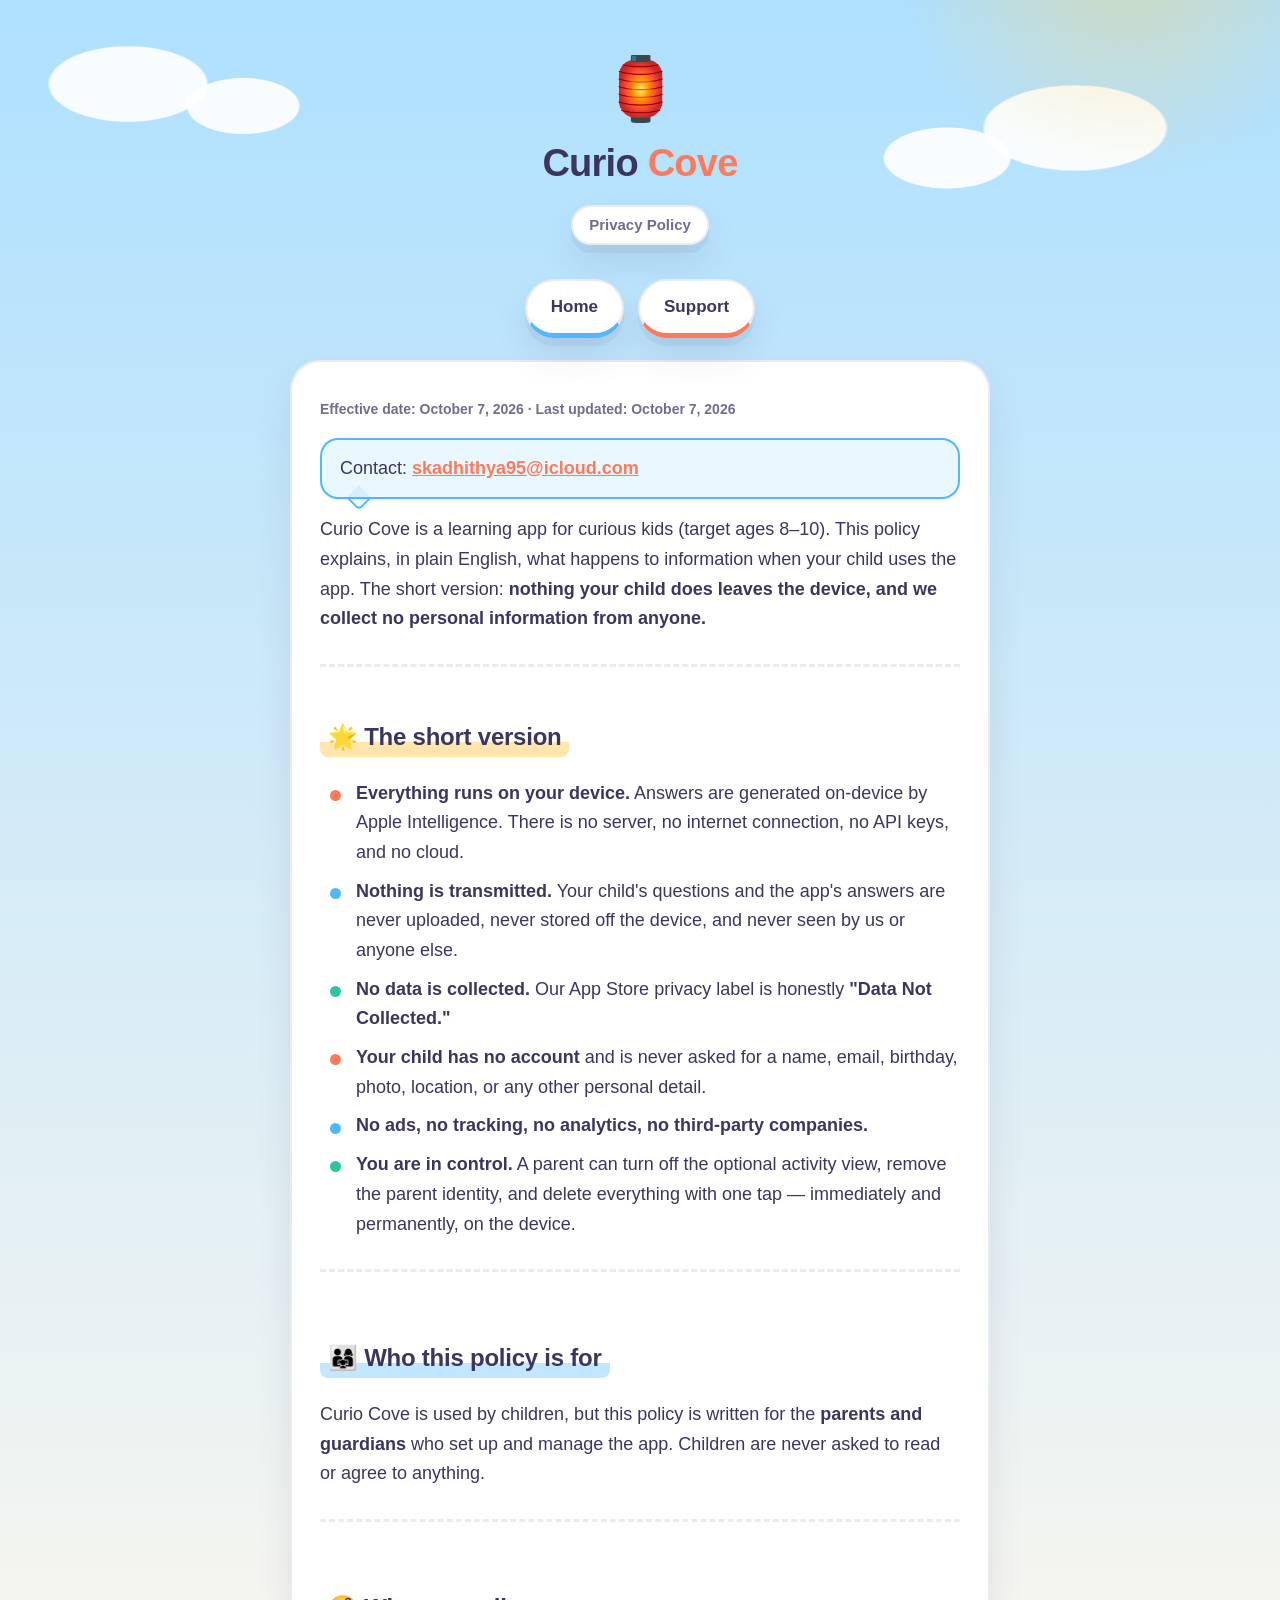
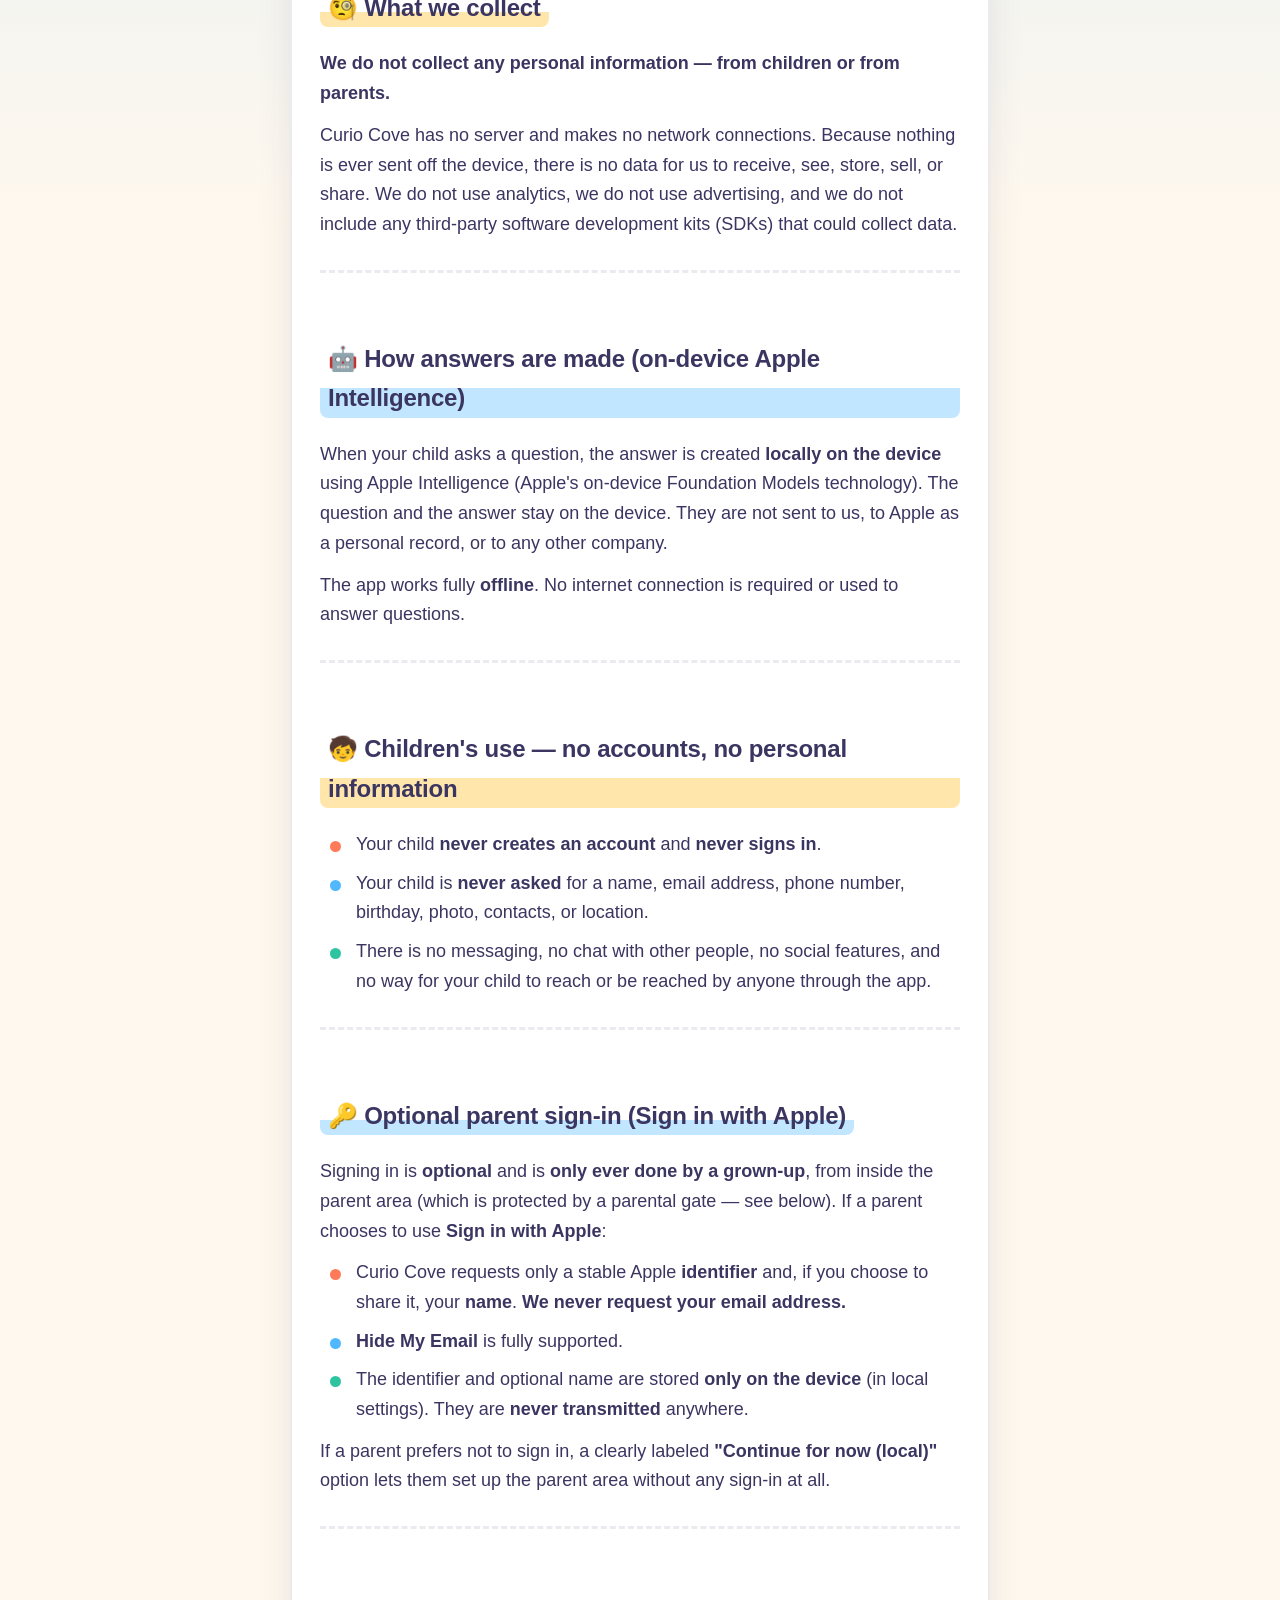
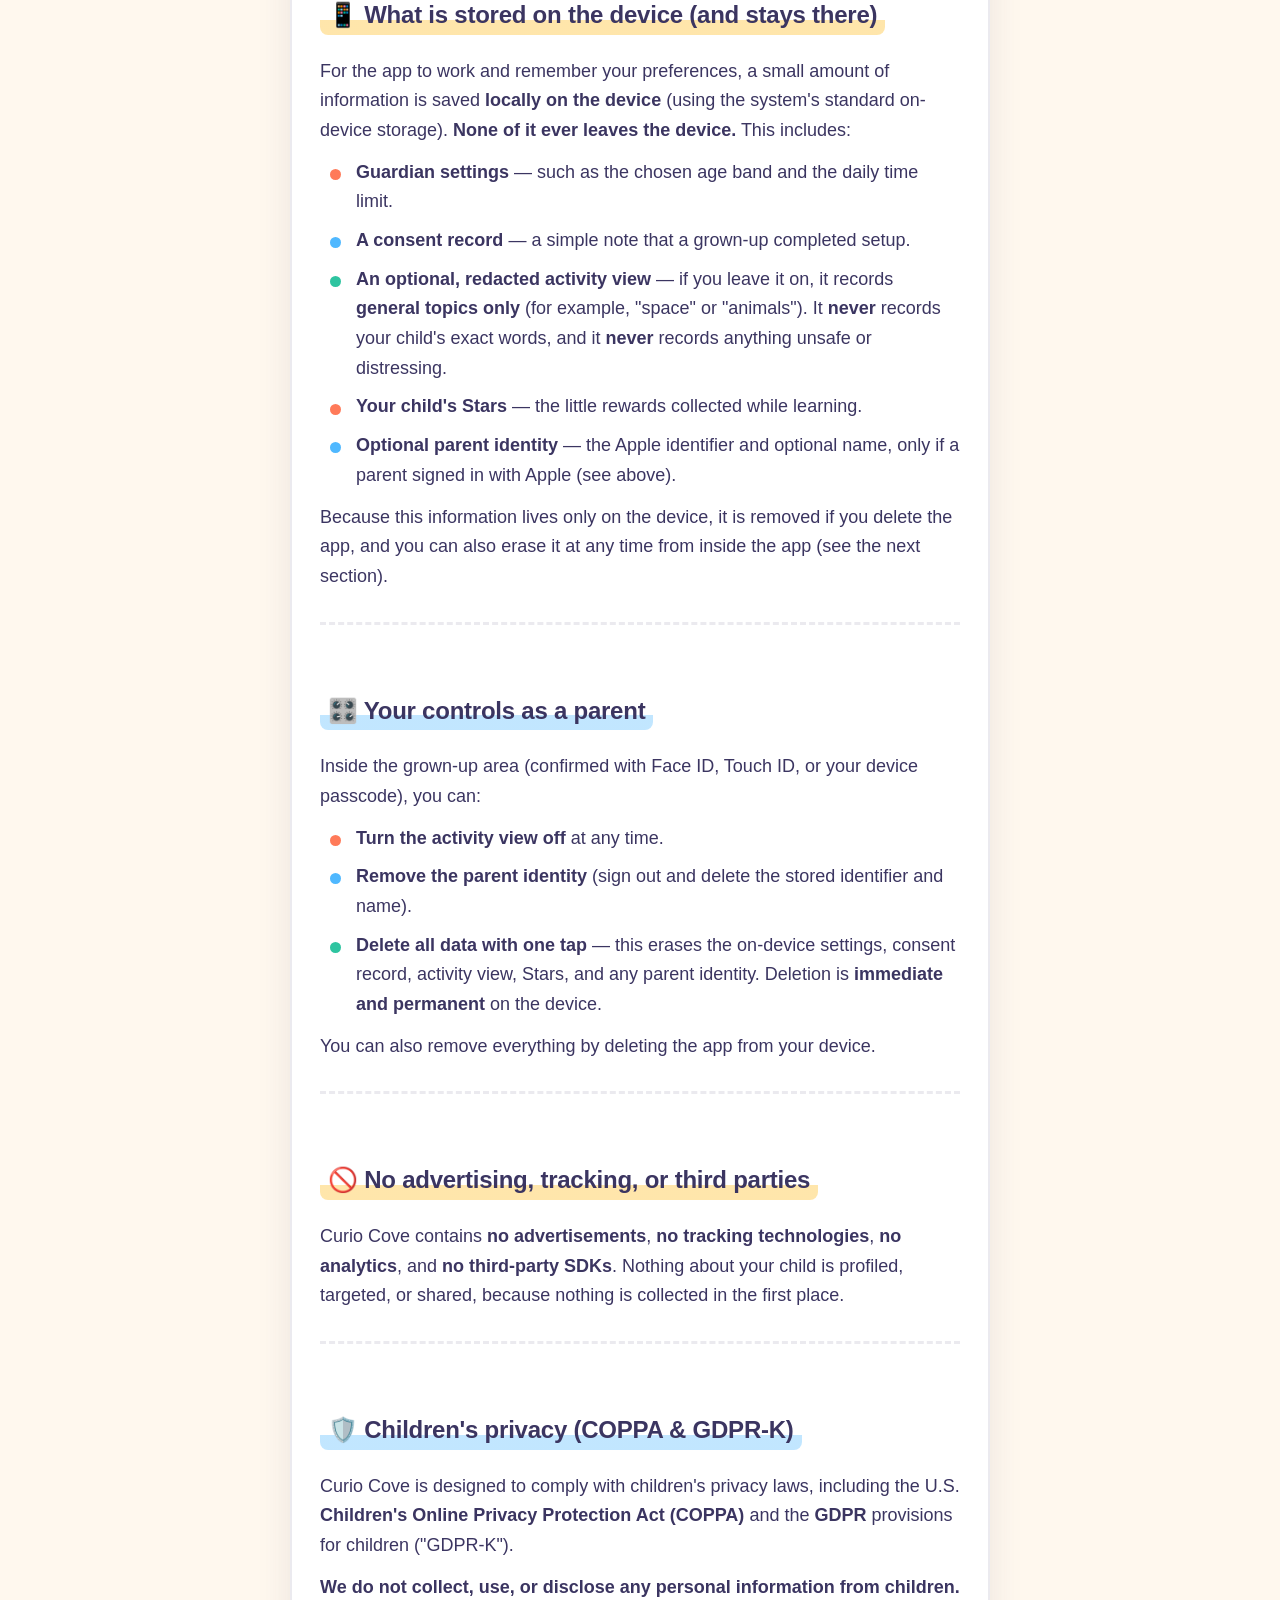
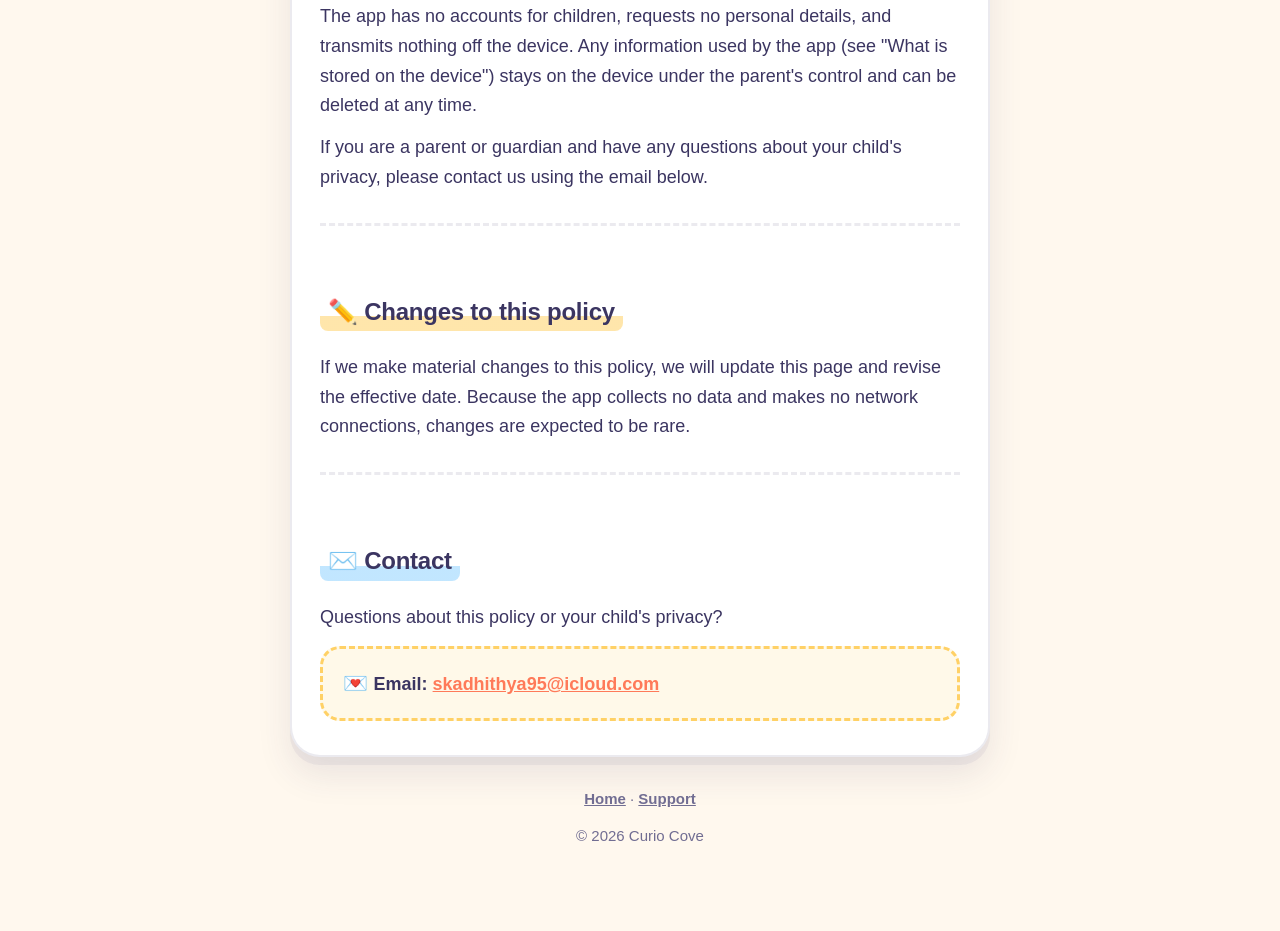
==== commit 3d291d6e: "Update parental-gate wording, device requirements, effective date; untrack tool state - Change paren" ====
--- a/privacy.html
+++ b/privacy.html
@@ -20,7 +20,7 @@
   </nav>
 
   <main>
-    <p class="eyebrow">Effective date: 2026</p>
+    <p class="eyebrow">Effective date: October 7, 2026 · Last updated: October 7, 2026</p>
     <blockquote>Contact: <strong><a href="mailto:skadhithya95@icloud.com">skadhithya95@icloud.com</a></strong></blockquote>
 
     <p>Curio Cove is a learning app for curious kids (target ages 8–10). This policy explains, in plain
@@ -122,7 +122,7 @@
     <hr>
 
     <h2>🎛️ Your controls as a parent</h2>
-    <p>Inside the grown-up area (reached by solving a simple math parental gate), you can:</p>
+    <p>Inside the grown-up area (confirmed with Face ID, Touch ID, or your device passcode), you can:</p>
     <ul>
       <li><strong>Turn the activity view off</strong> at any time.</li>
       <li><strong>Remove the parent identity</strong> (sign out and delete the stored identifier and
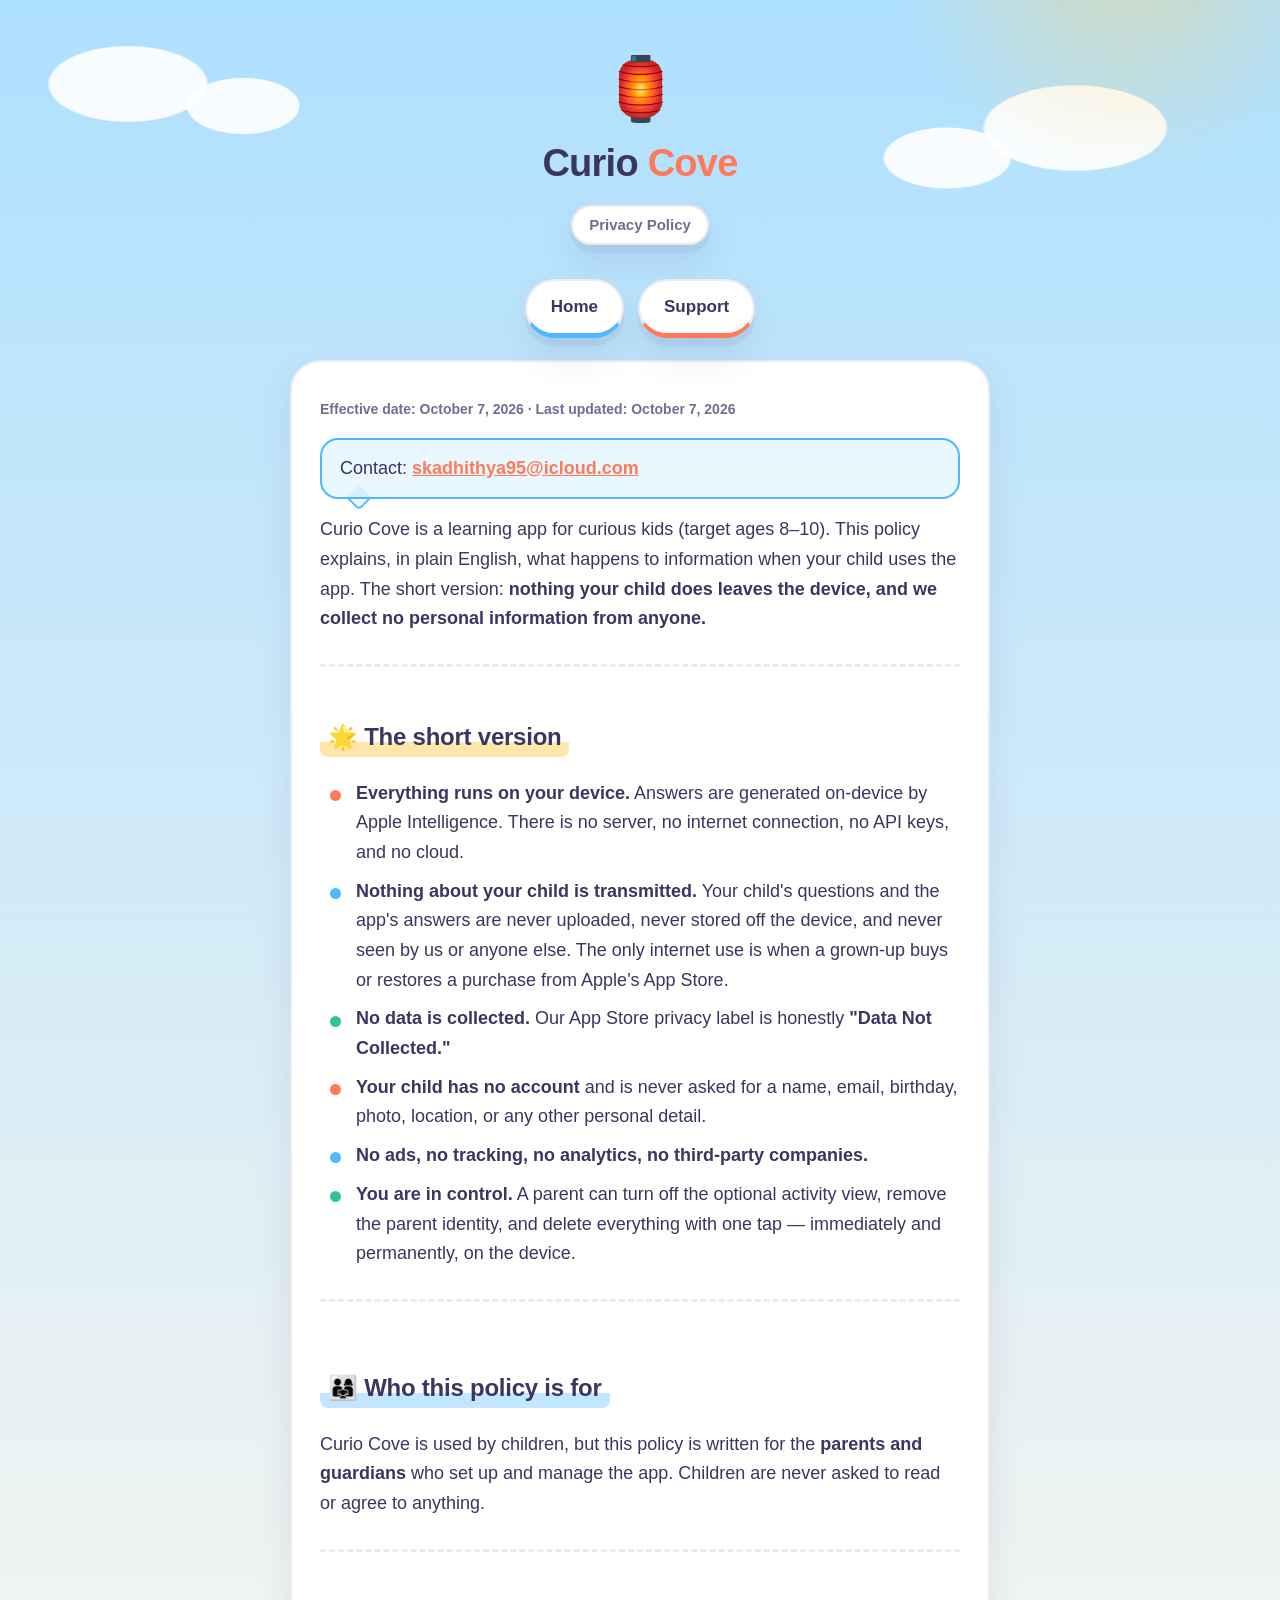
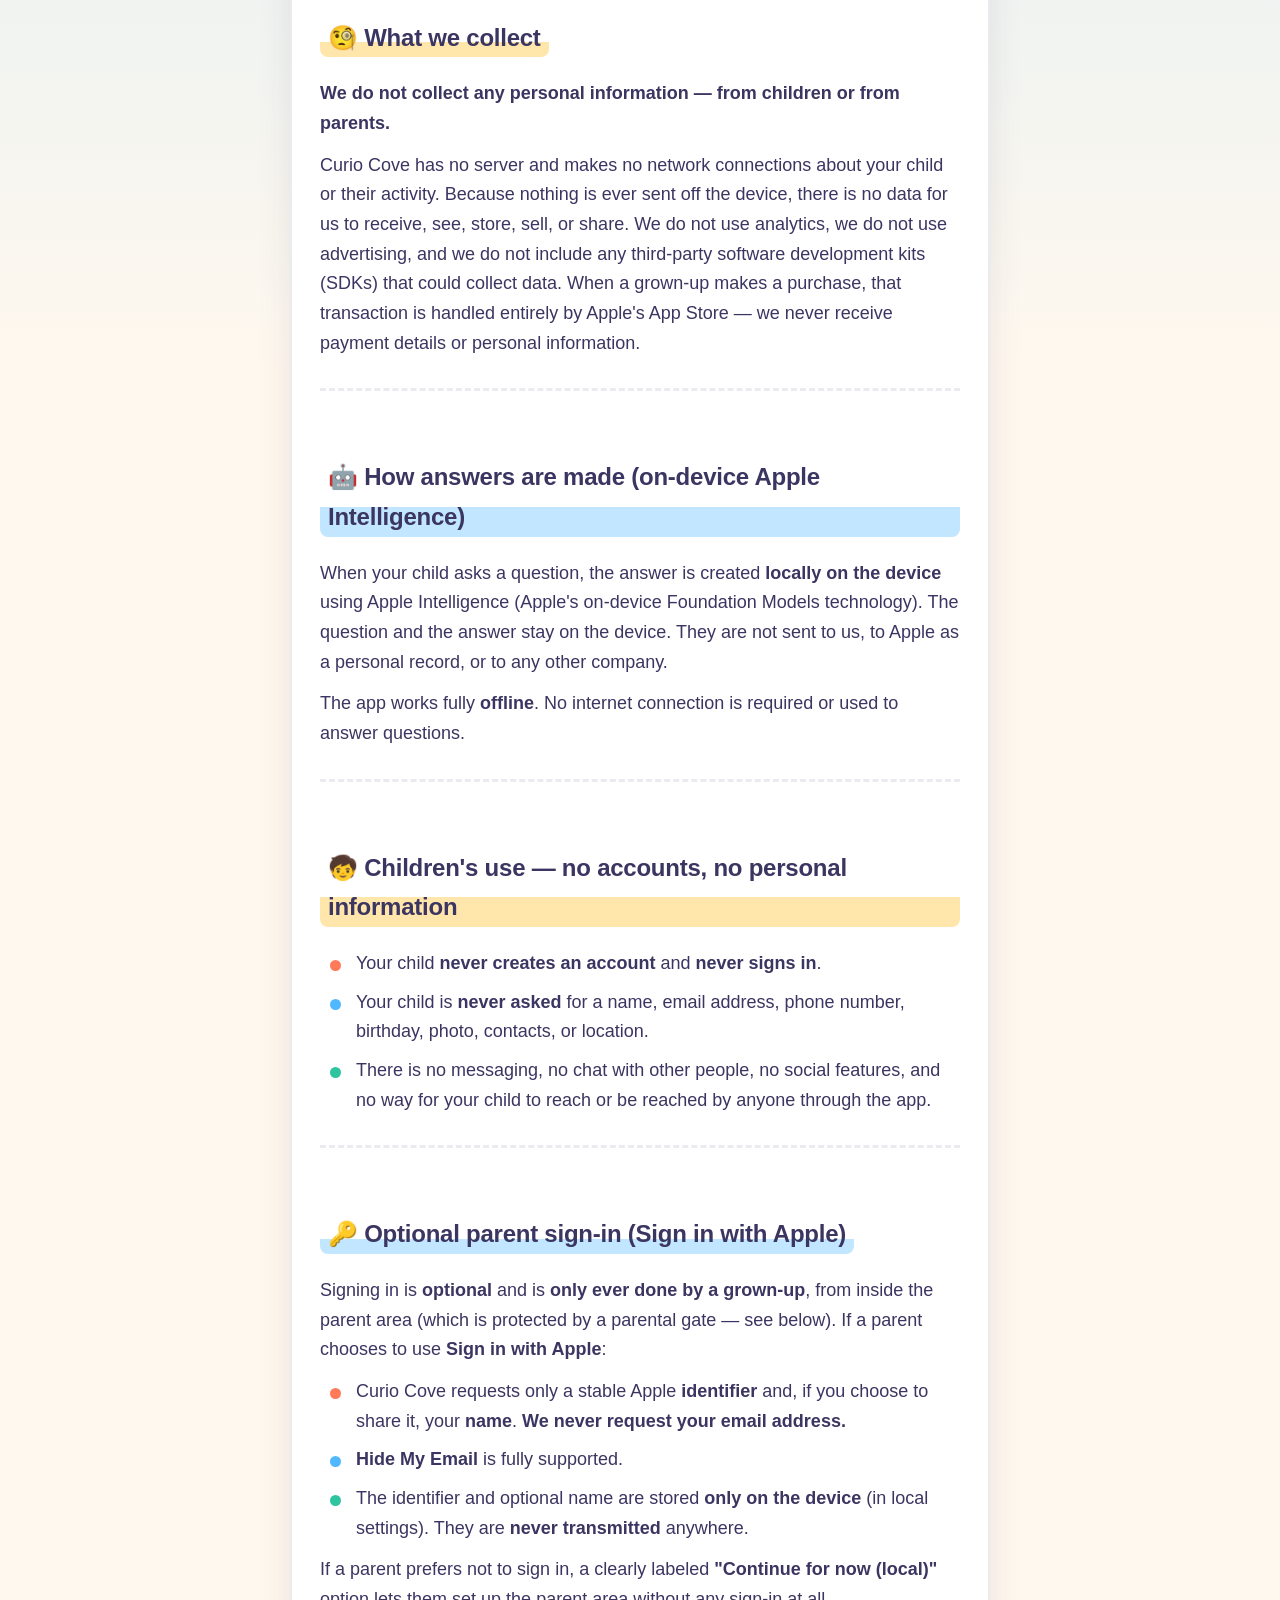
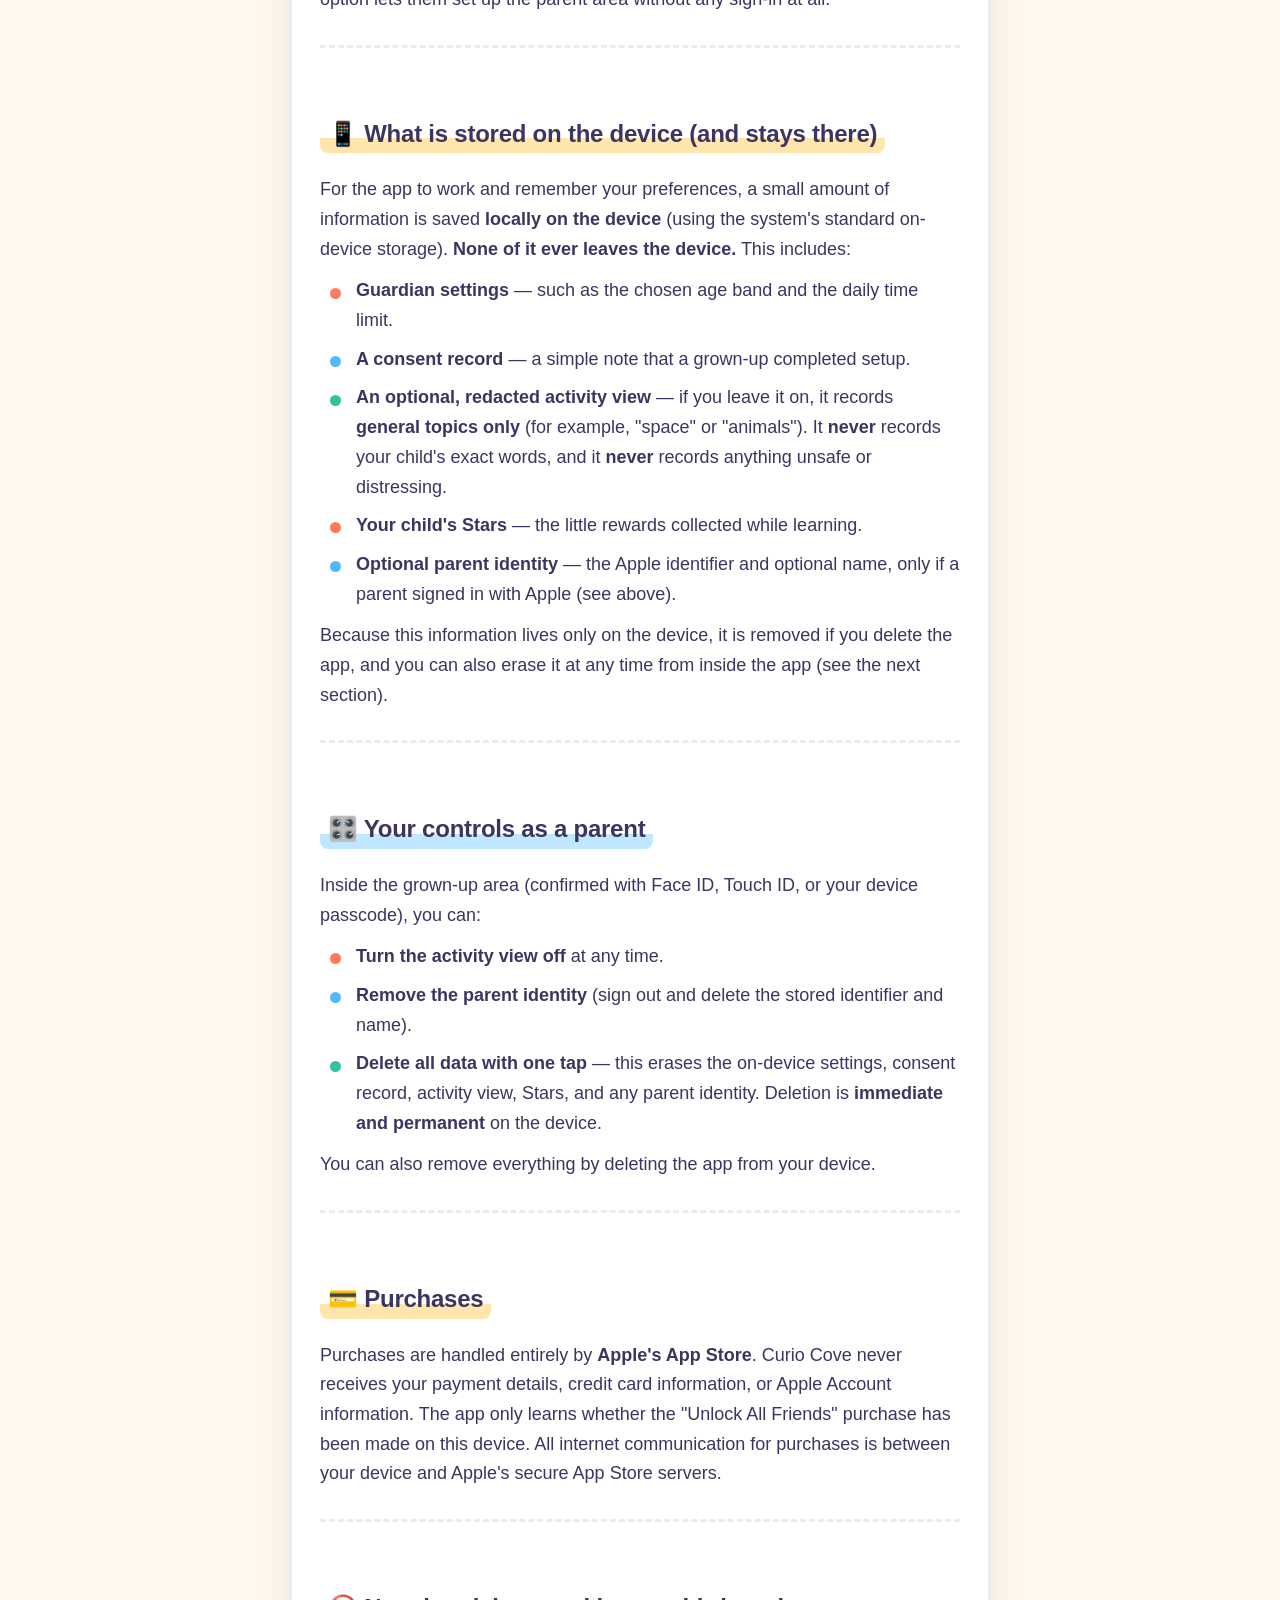
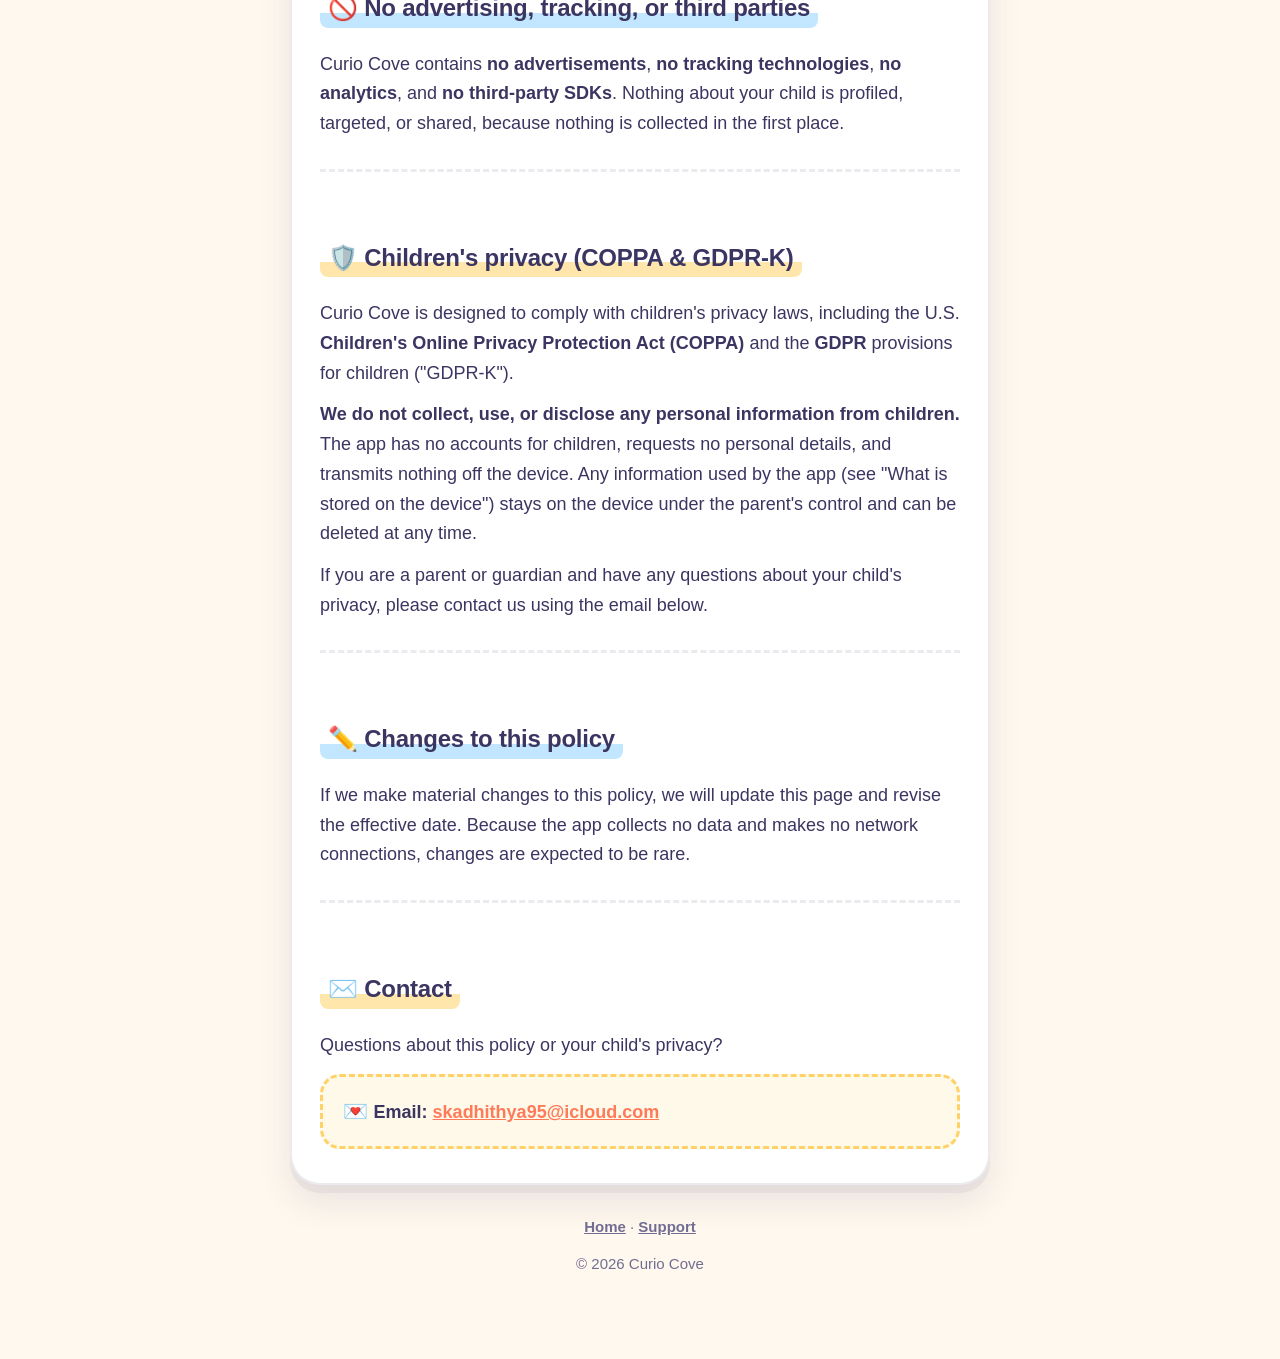
==== commit e9dd8c7c: "Support & privacy: one-time Unlock All Friends purchase - Replace "free with no in-app purchases" wi" ====
--- a/privacy.html
+++ b/privacy.html
@@ -34,8 +34,8 @@
     <ul>
       <li><strong>Everything runs on your device.</strong> Answers are generated on-device by Apple
       Intelligence. There is no server, no internet connection, no API keys, and no cloud.</li>
-      <li><strong>Nothing is transmitted.</strong> Your child's questions and the app's answers are
-      never uploaded, never stored off the device, and never seen by us or anyone else.</li>
+      <li><strong>Nothing about your child is transmitted.</strong> Your child's questions and the app's answers are
+      never uploaded, never stored off the device, and never seen by us or anyone else. The only internet use is when a grown-up buys or restores a purchase from Apple's App Store.</li>
       <li><strong>No data is collected.</strong> Our App Store privacy label is honestly
       <strong>"Data Not Collected."</strong></li>
       <li><strong>Your child has no account</strong> and is never asked for a name, email, birthday,
@@ -57,10 +57,10 @@
 
     <h2>🧐 What we collect</h2>
     <p><strong>We do not collect any personal information — from children or from parents.</strong></p>
-    <p>Curio Cove has no server and makes no network connections. Because nothing is ever sent off the
+    <p>Curio Cove has no server and makes no network connections about your child or their activity. Because nothing is ever sent off the
     device, there is no data for us to receive, see, store, sell, or share. We do not use analytics, we
     do not use advertising, and we do not include any third-party software development kits (SDKs) that
-    could collect data.</p>
+    could collect data. When a grown-up makes a purchase, that transaction is handled entirely by Apple's App Store — we never receive payment details or personal information.</p>
 
     <hr>
 
@@ -135,6 +135,11 @@
 
     <hr>
 
+    <h2>💳 Purchases</h2>
+    <p>Purchases are handled entirely by <strong>Apple's App Store</strong>. Curio Cove never receives your payment details, credit card information, or Apple Account information. The app only learns whether the "Unlock All Friends" purchase has been made on this device. All internet communication for purchases is between your device and Apple's secure App Store servers.</p>
+
+    <hr>
+
     <h2>🚫 No advertising, tracking, or third parties</h2>
     <p>Curio Cove contains <strong>no advertisements</strong>, <strong>no tracking technologies</strong>,
     <strong>no analytics</strong>, and <strong>no third-party SDKs</strong>. Nothing about your child is
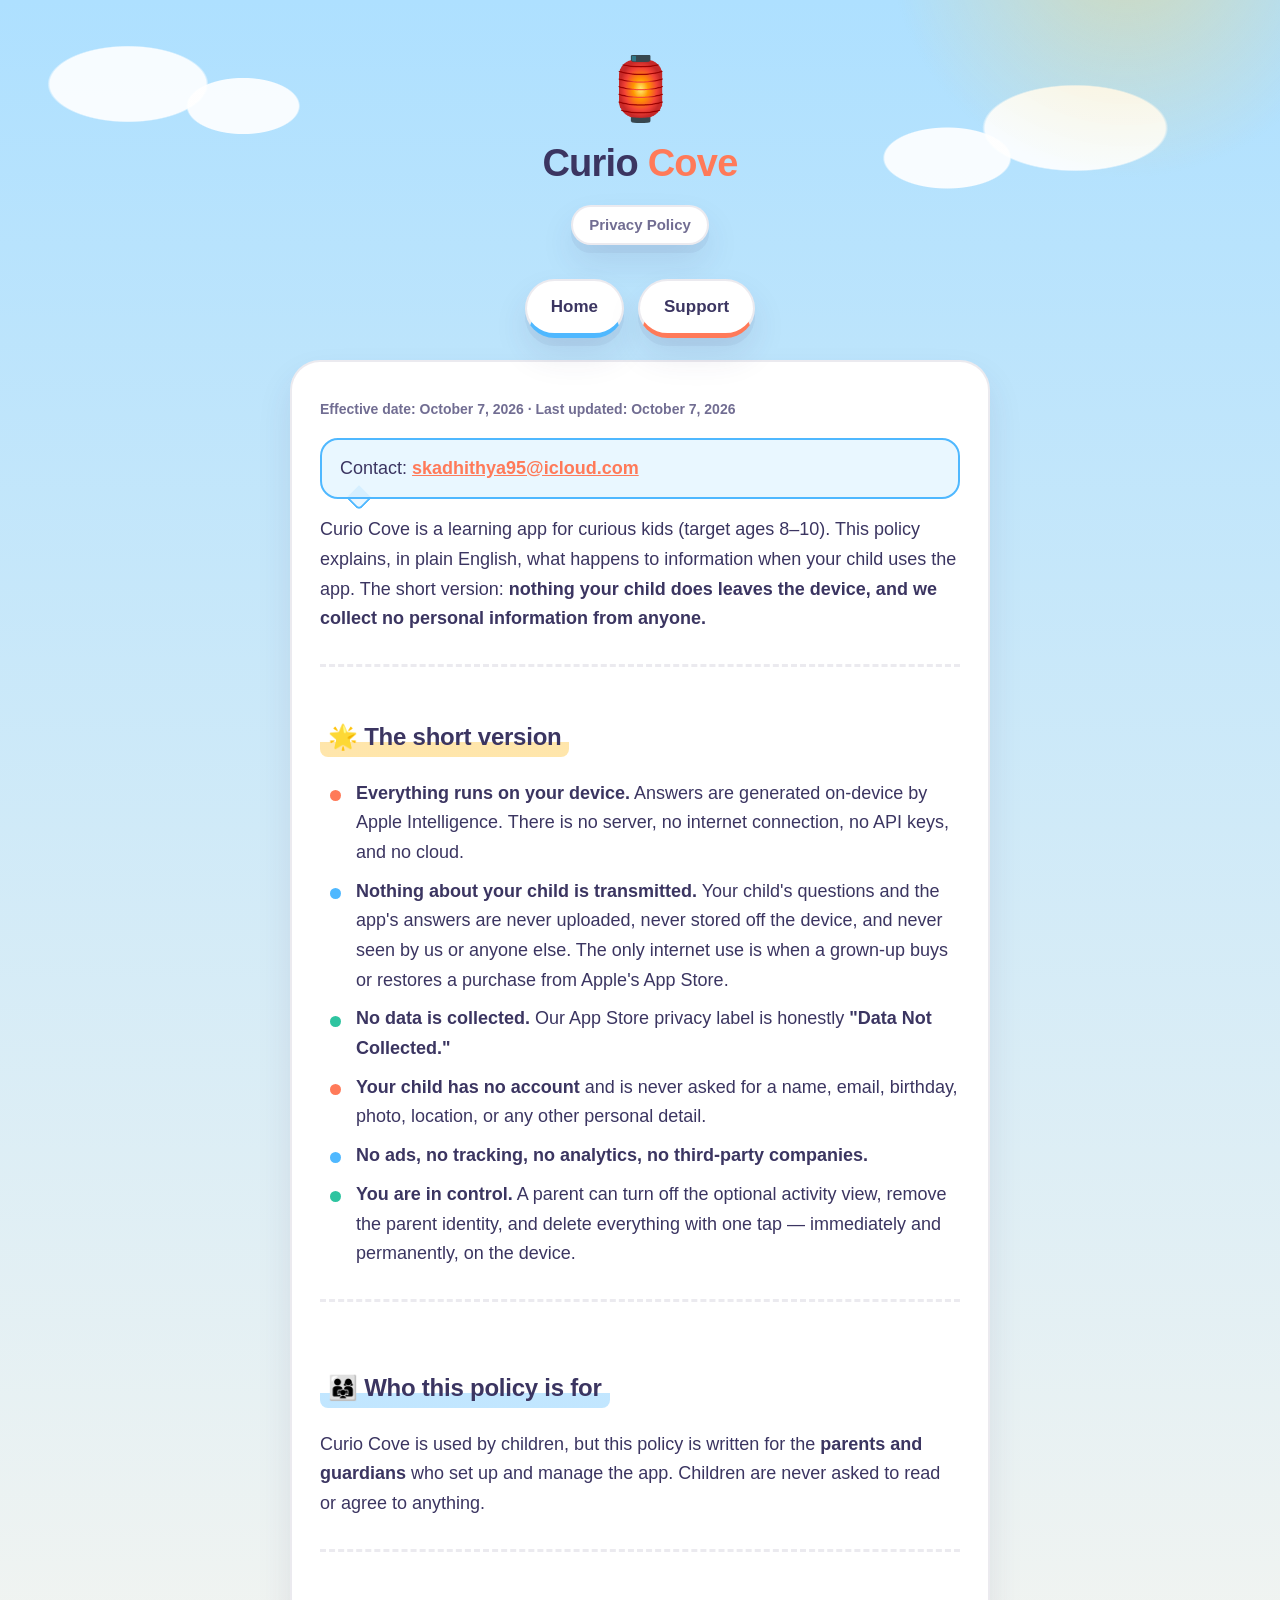
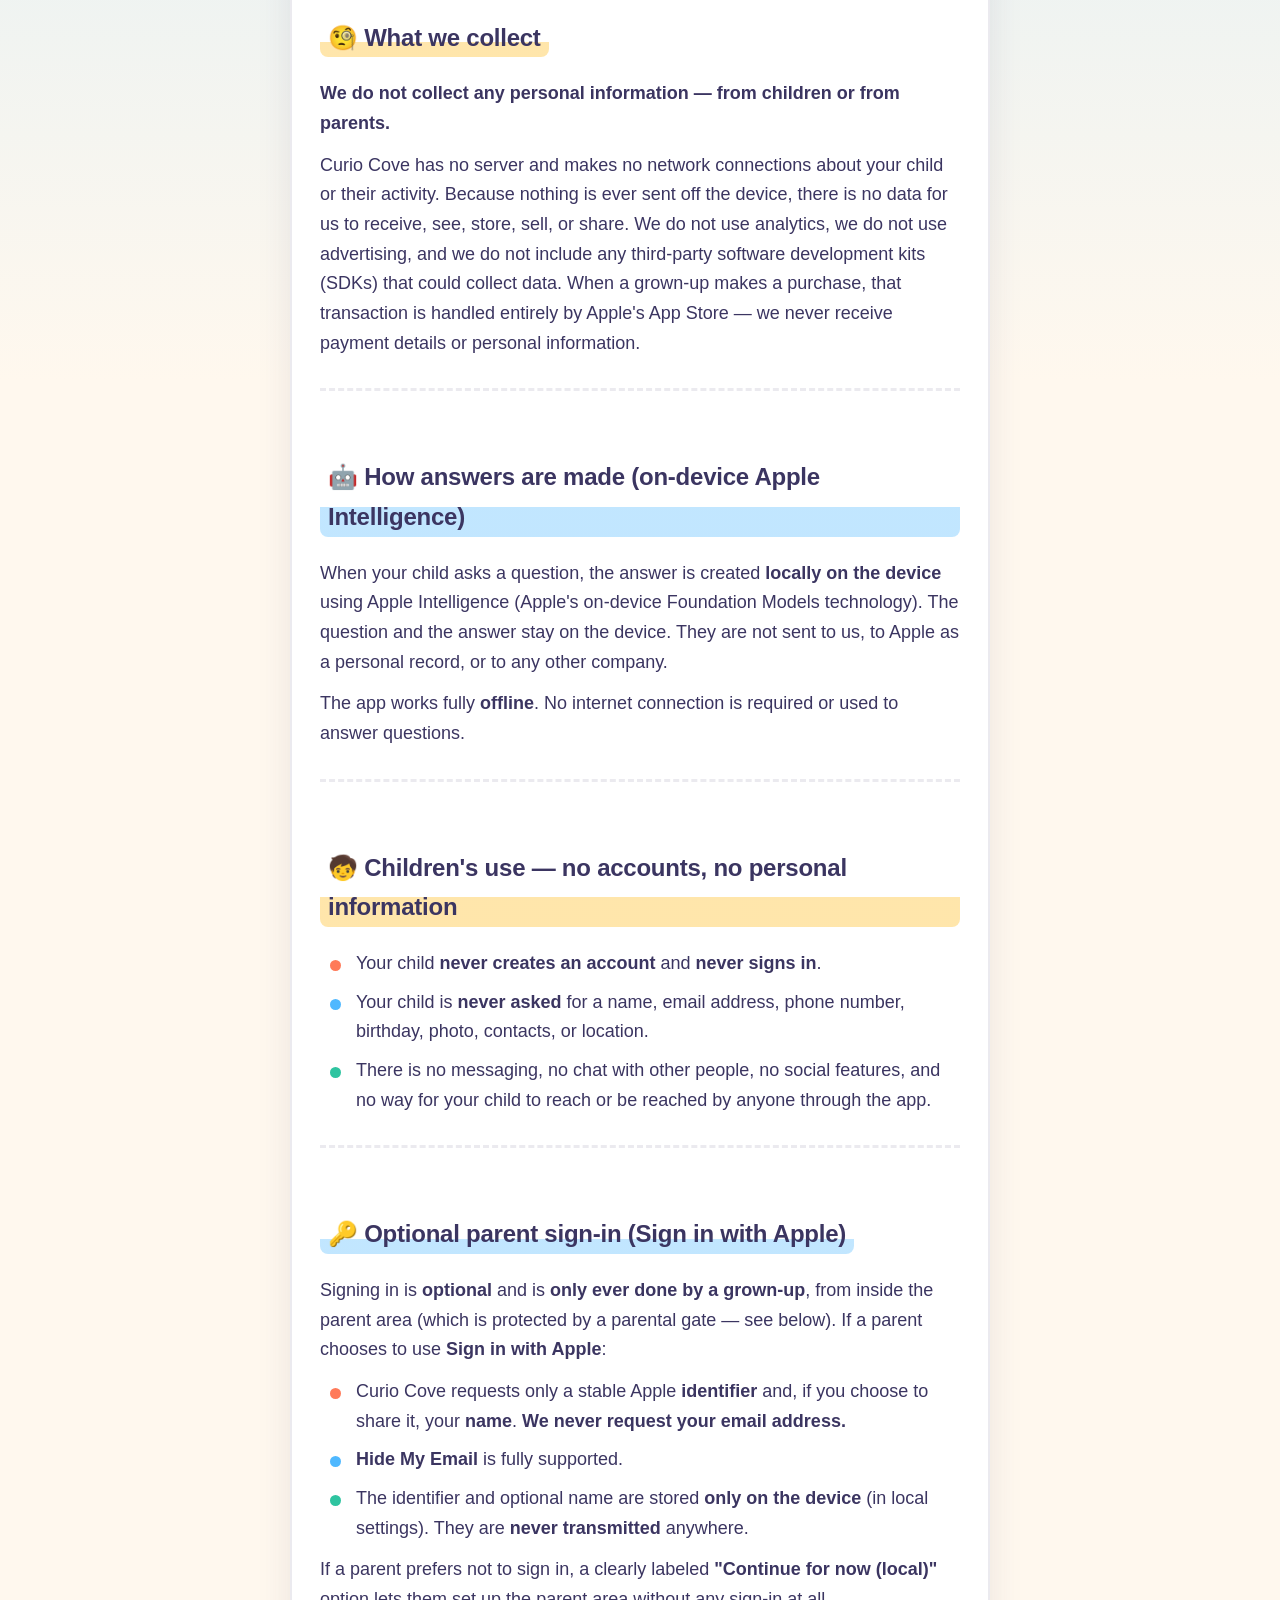
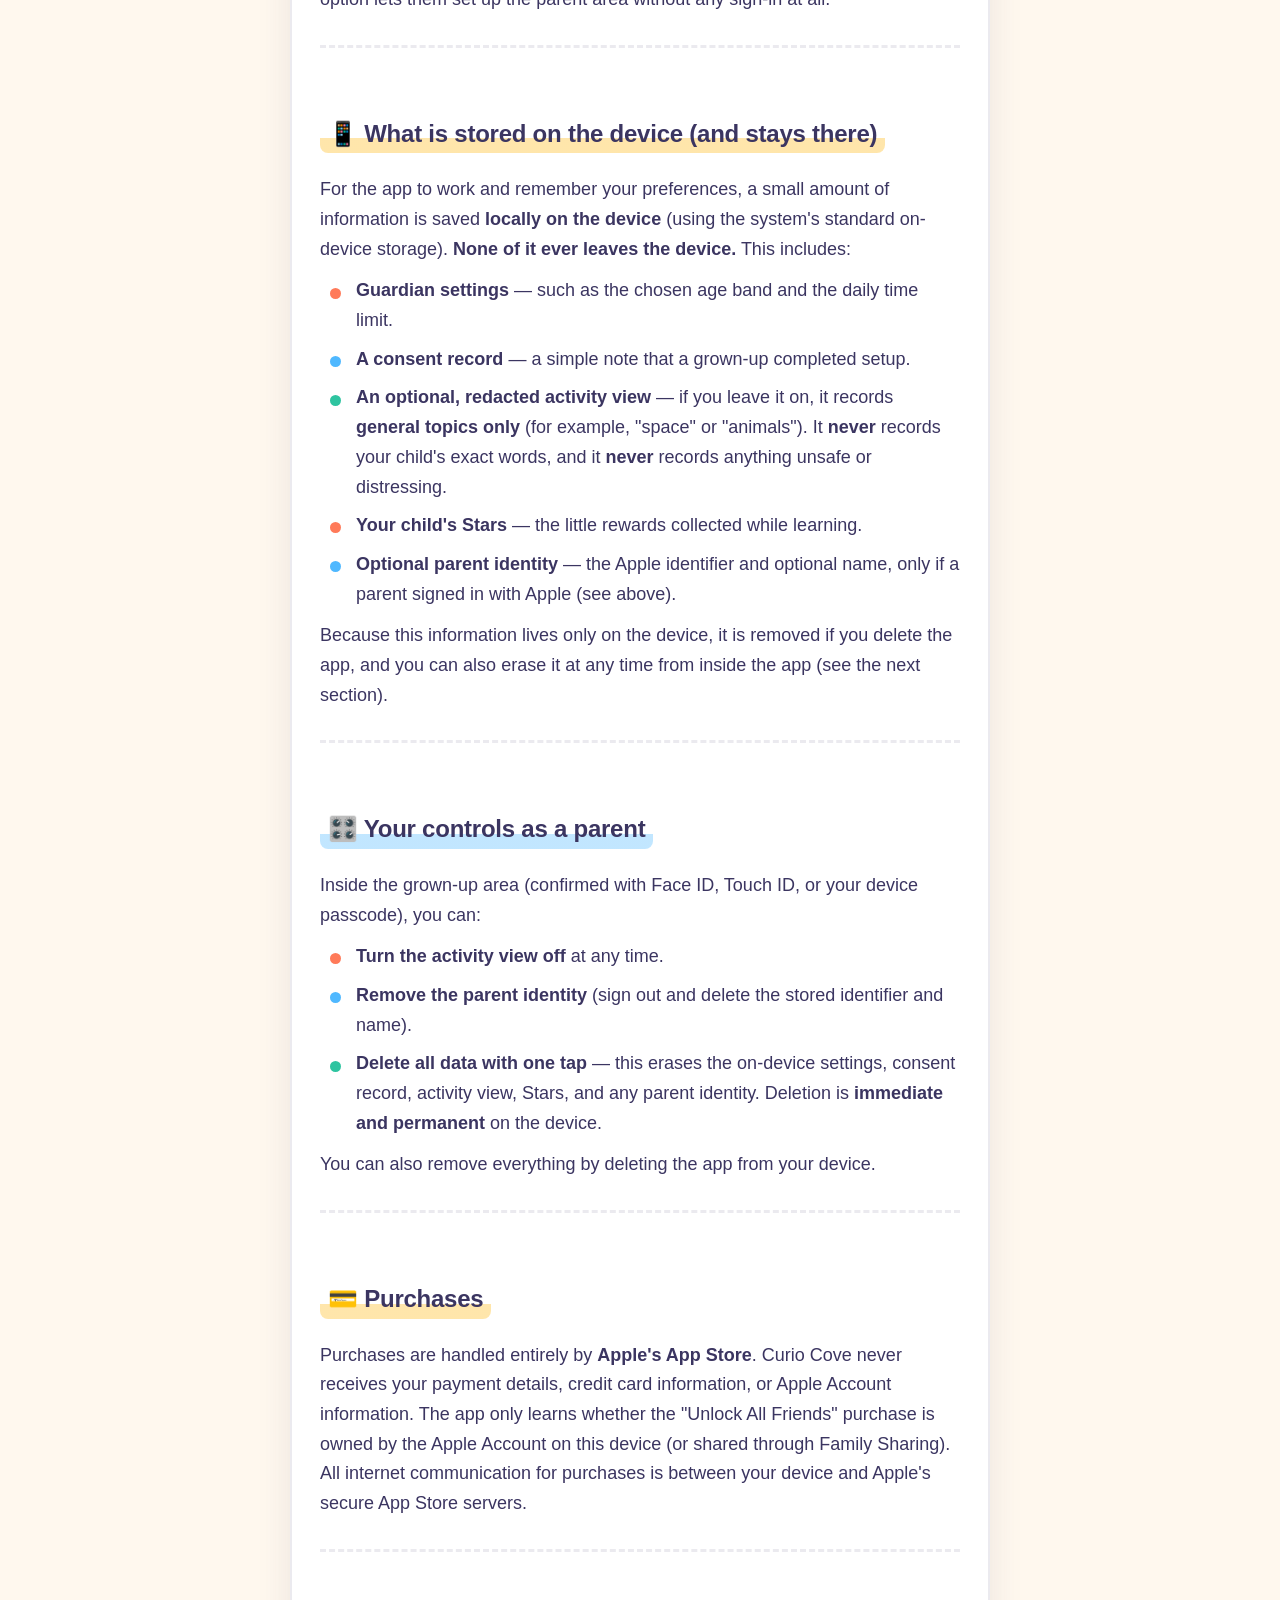
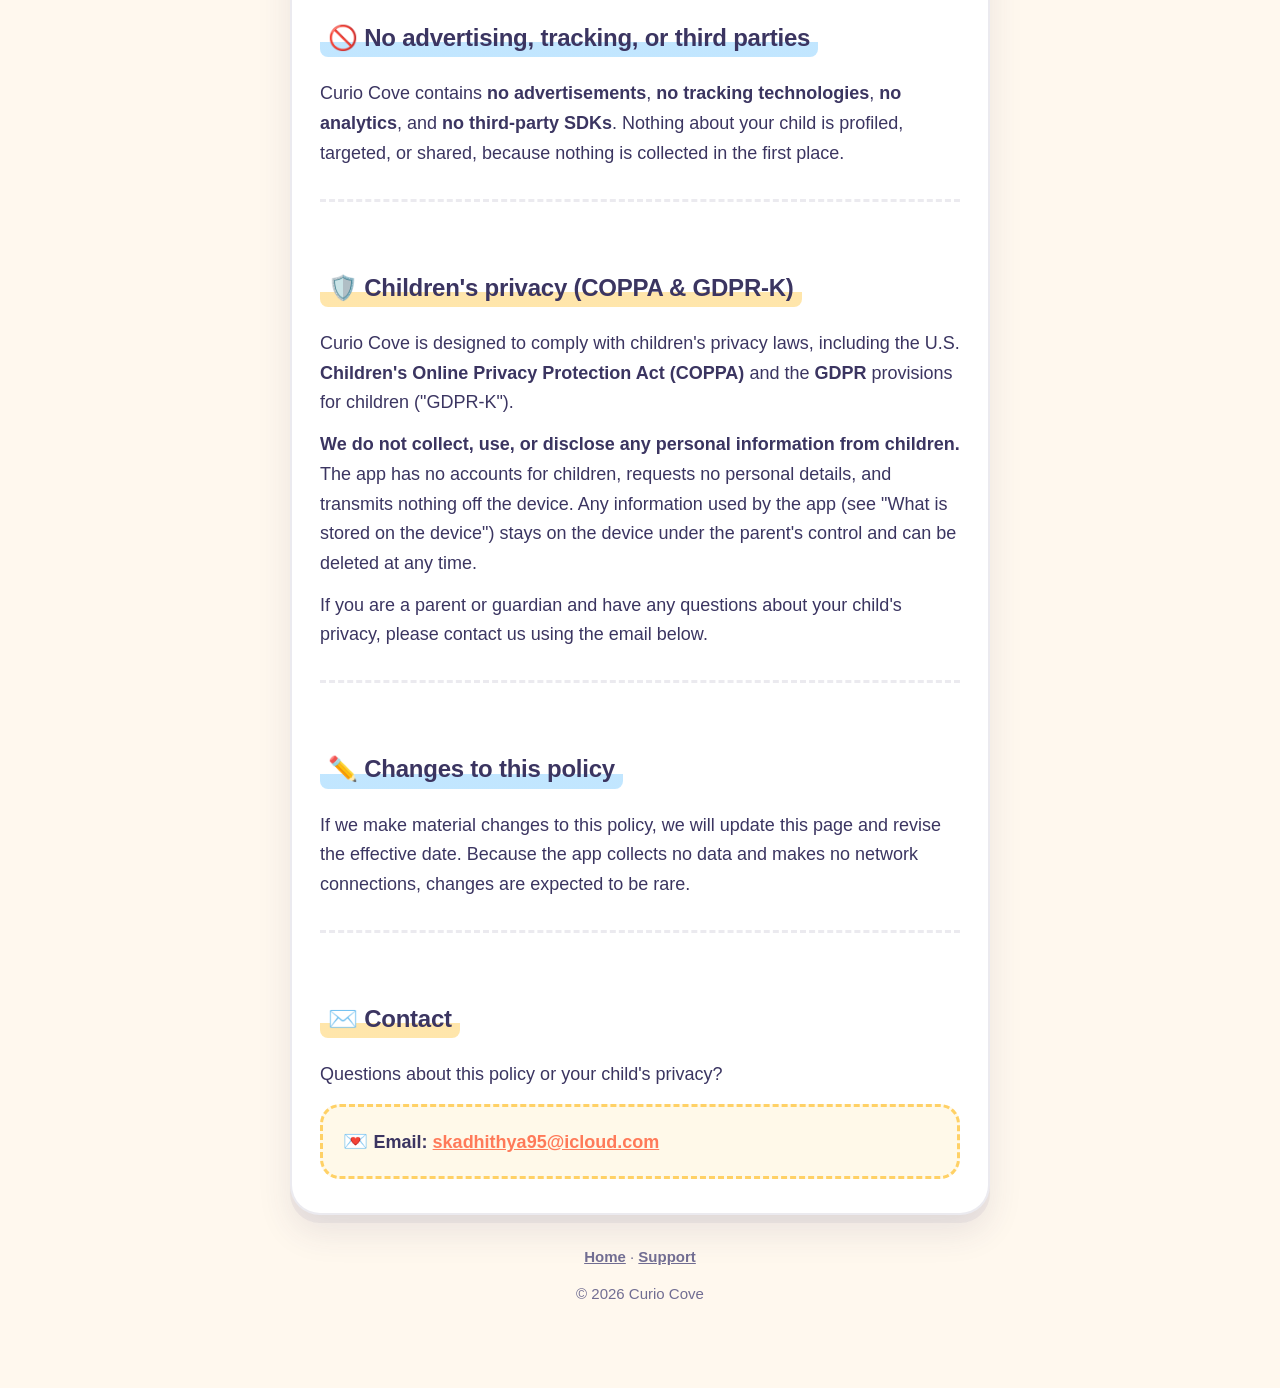
==== commit 923cce41: "Clarify Ask to Buy + purchase ownership wording" ====
--- a/privacy.html
+++ b/privacy.html
@@ -136,7 +136,7 @@
     <hr>
 
     <h2>💳 Purchases</h2>
-    <p>Purchases are handled entirely by <strong>Apple's App Store</strong>. Curio Cove never receives your payment details, credit card information, or Apple Account information. The app only learns whether the "Unlock All Friends" purchase has been made on this device. All internet communication for purchases is between your device and Apple's secure App Store servers.</p>
+    <p>Purchases are handled entirely by <strong>Apple's App Store</strong>. Curio Cove never receives your payment details, credit card information, or Apple Account information. The app only learns whether the "Unlock All Friends" purchase is owned by the Apple Account on this device (or shared through Family Sharing). All internet communication for purchases is between your device and Apple's secure App Store servers.</p>
 
     <hr>
 
